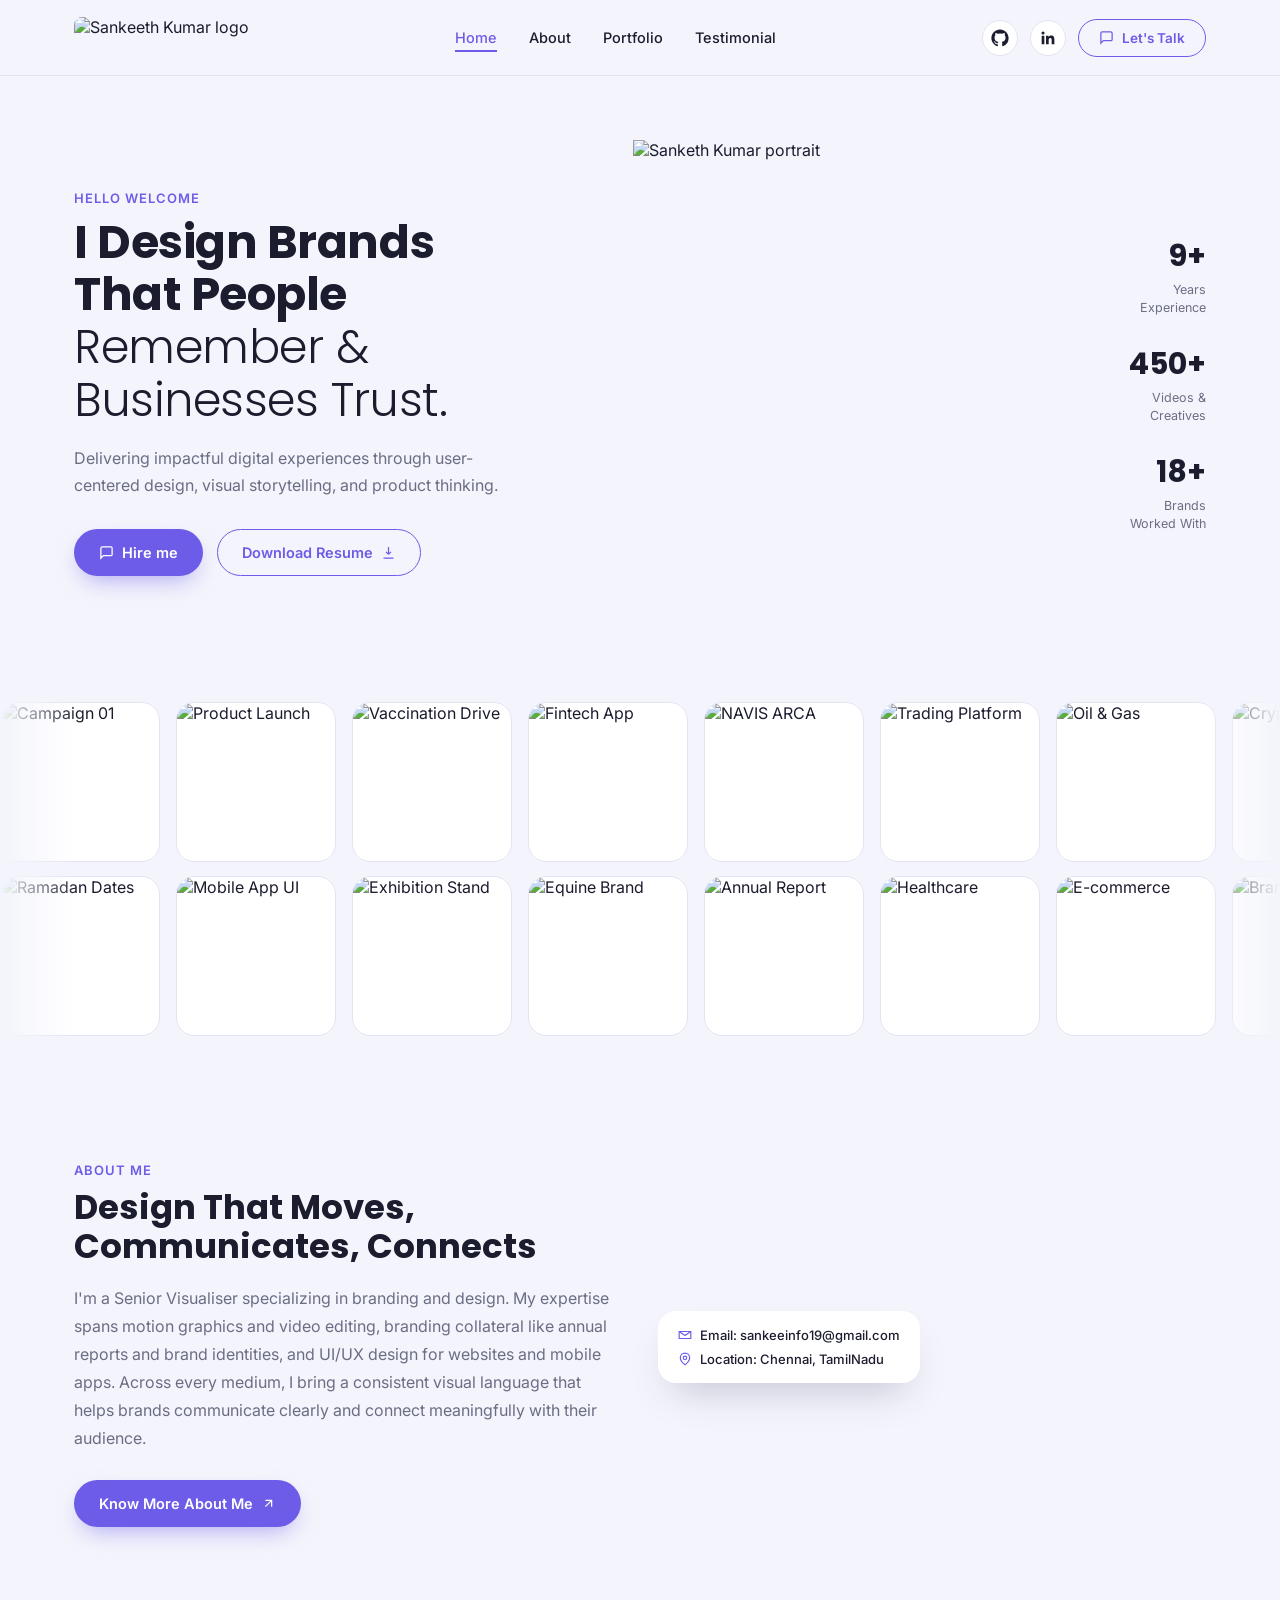
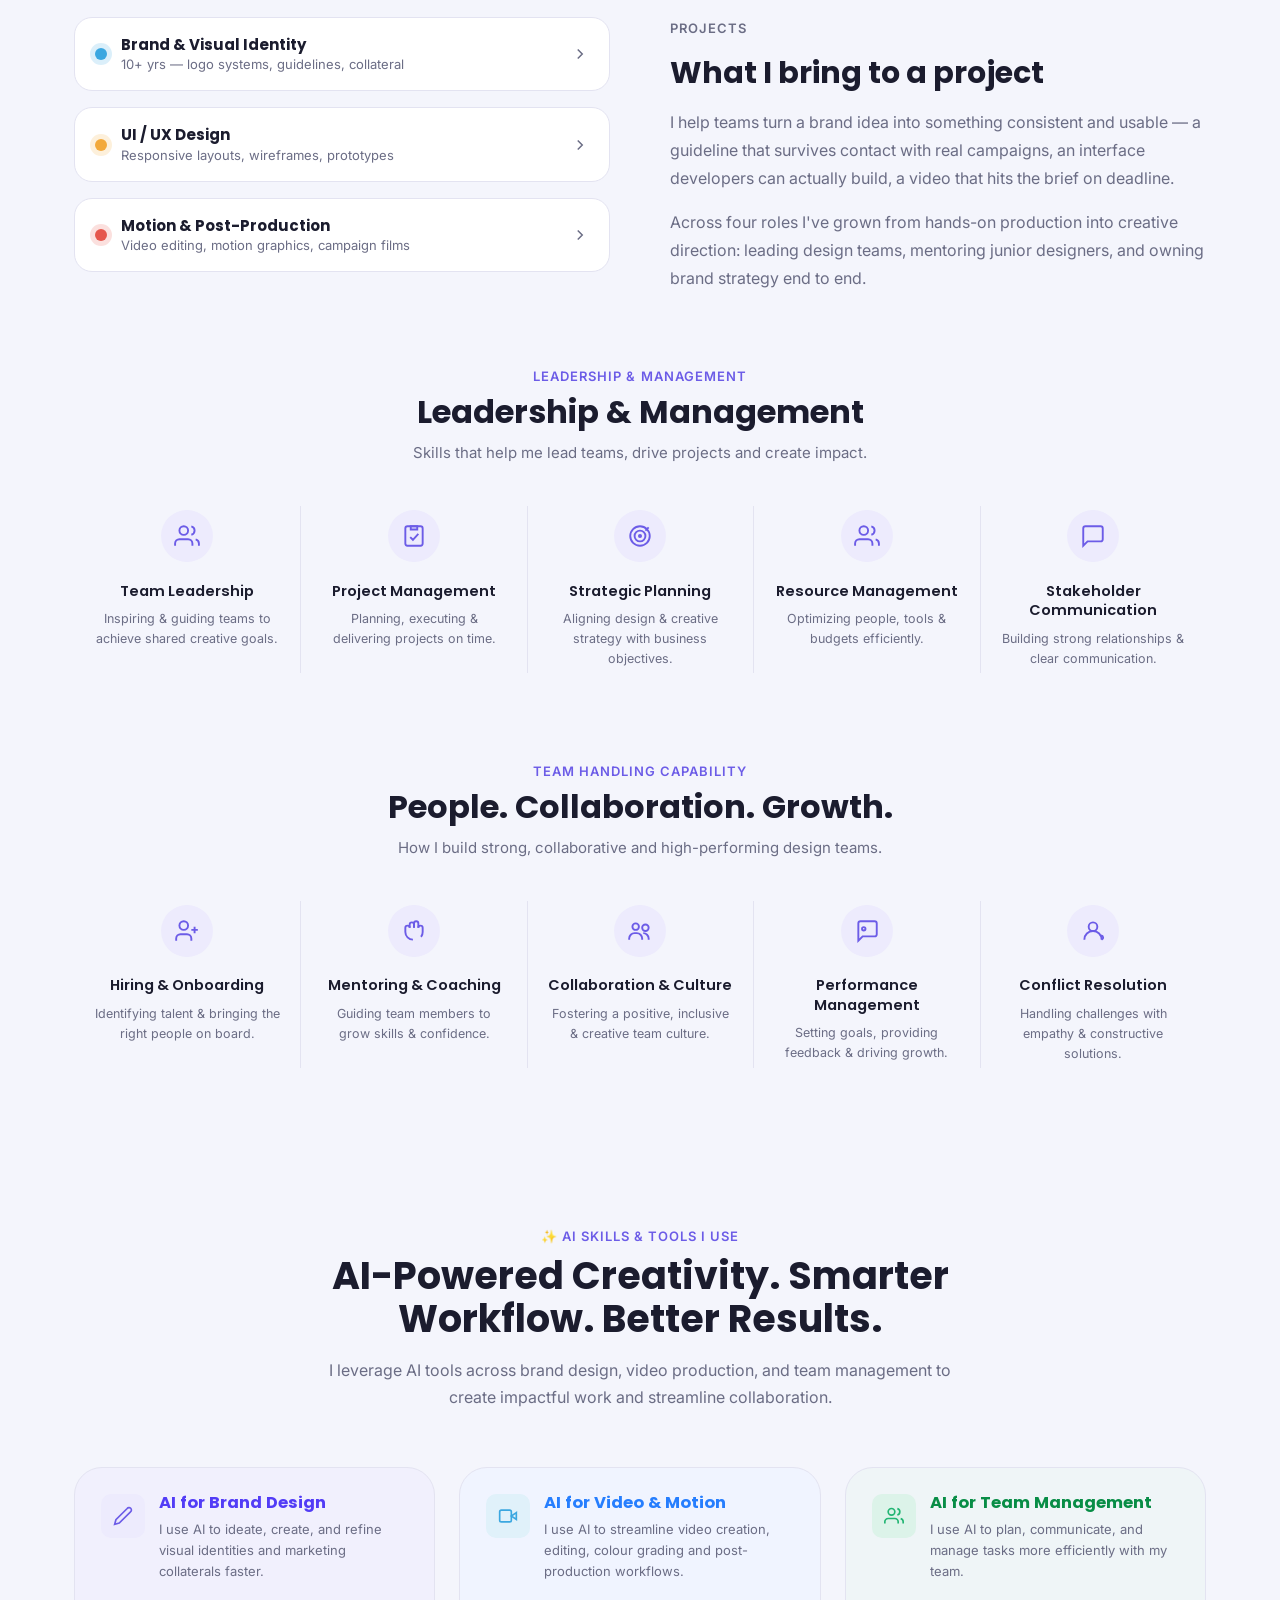
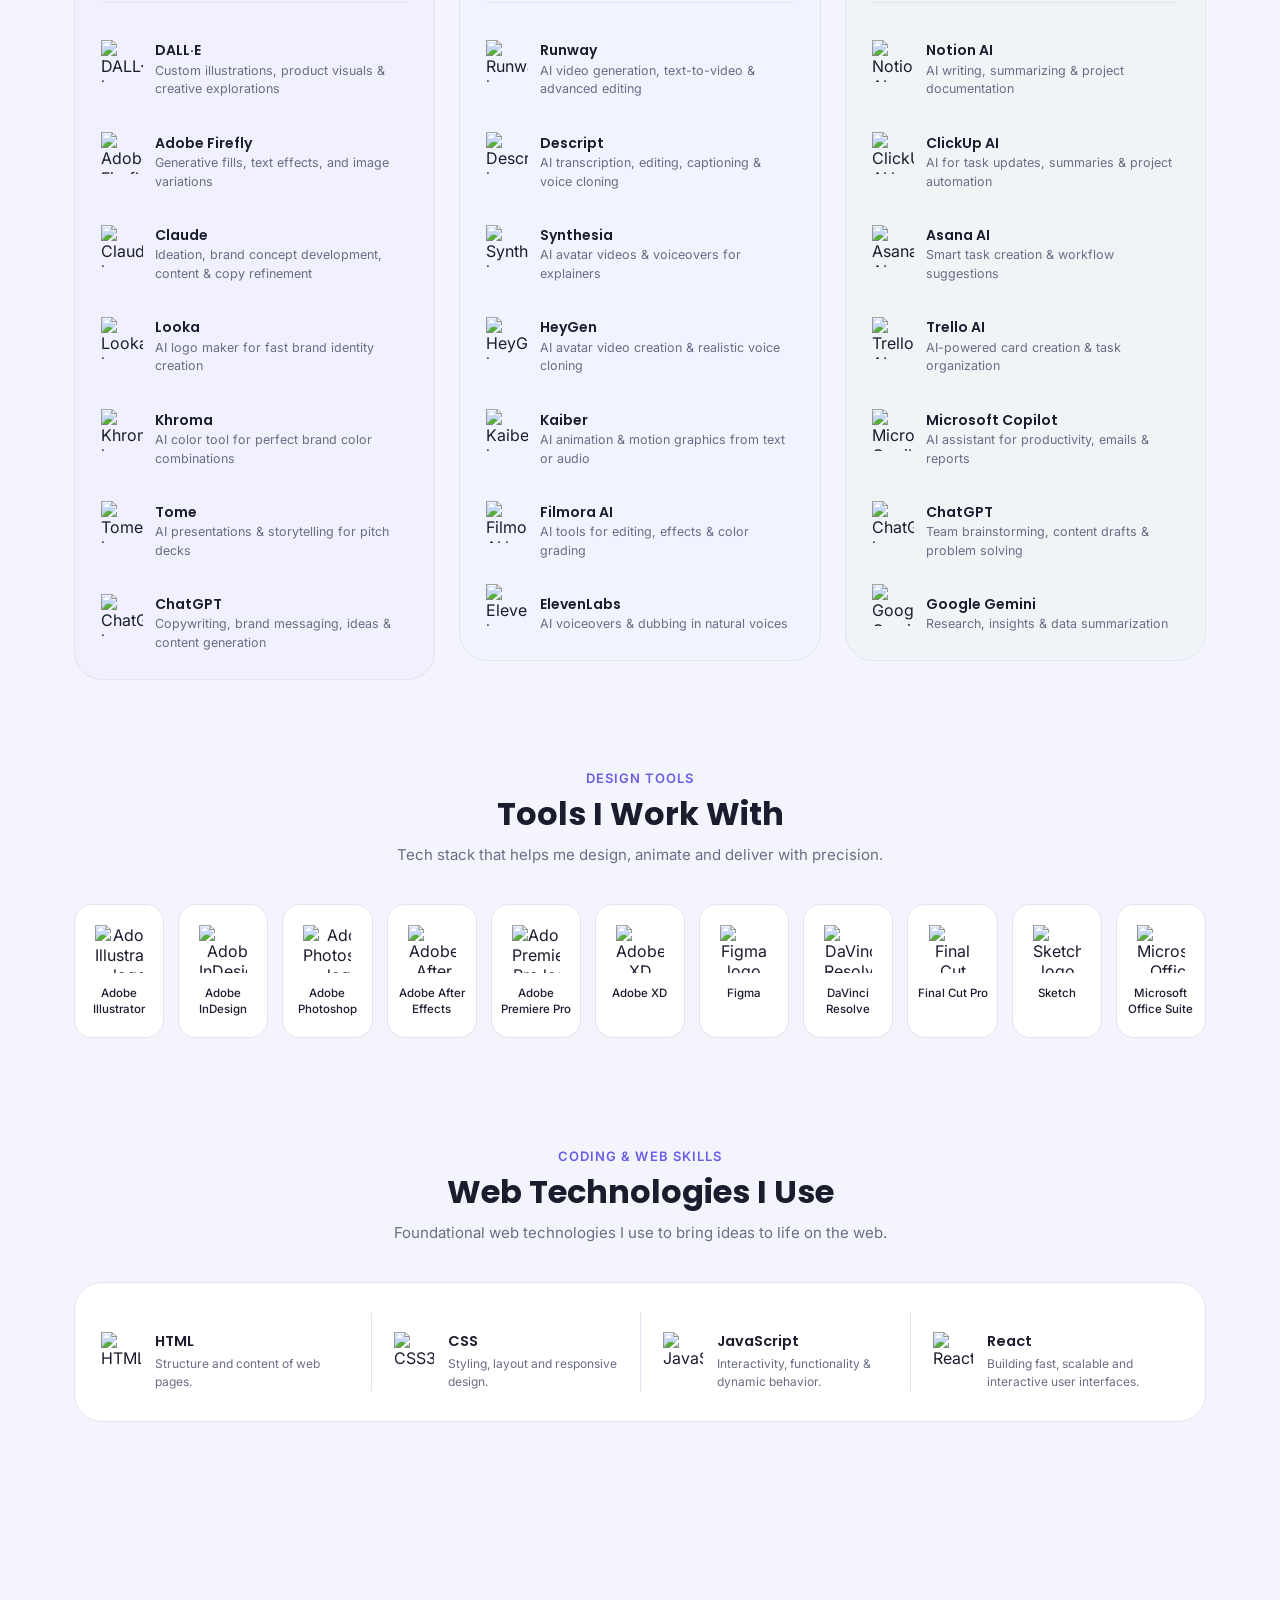
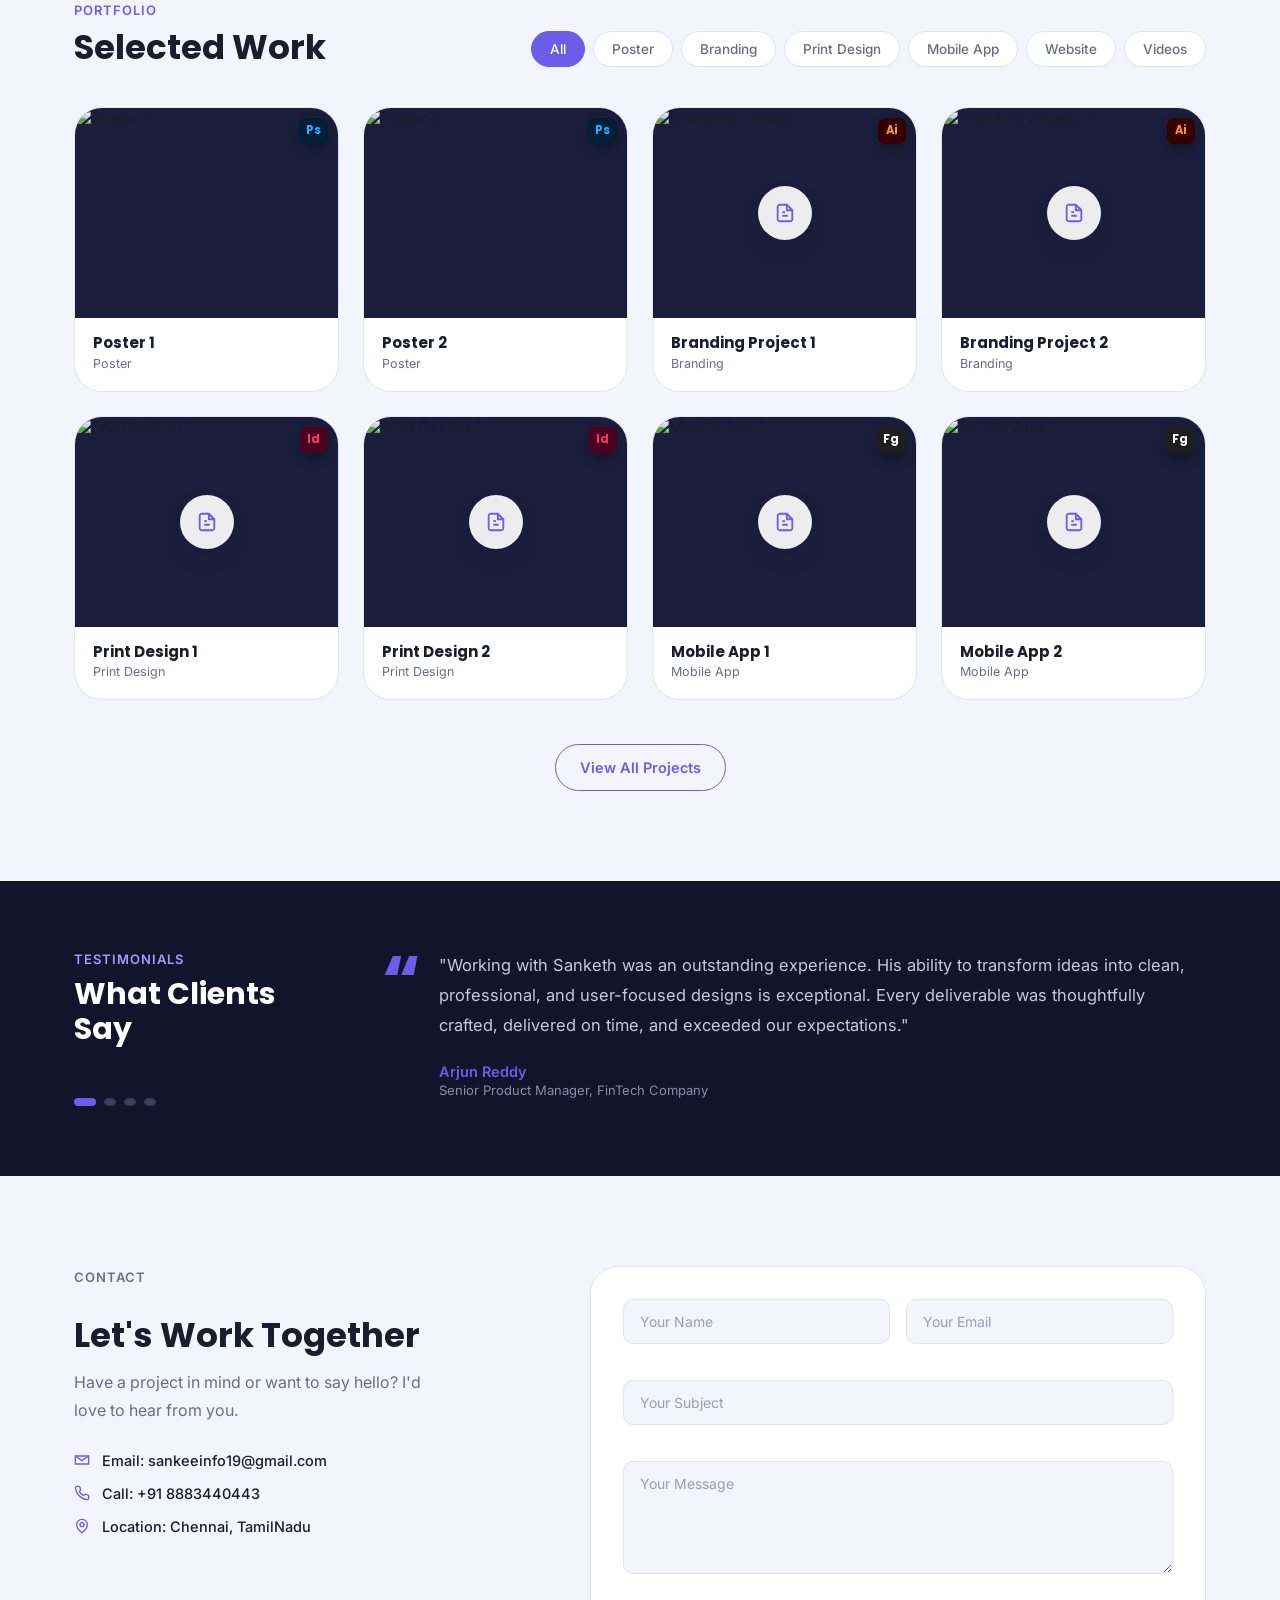
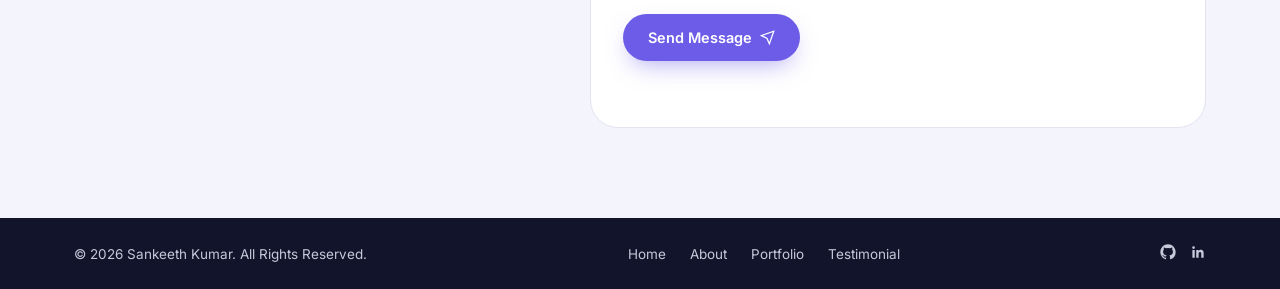
==== index.html @ 8e6450f6 "Add files via upload 1st Commit" ====
<!DOCTYPE html>
<html lang="en">
<head>
<meta charset="UTF-8">
<meta name="viewport" content="width=device-width, initial-scale=1.0">
<title>Sanketh Kumar</title>
<link rel="preconnect" href="https://fonts.googleapis.com">
<link rel="preconnect" href="https://fonts.gstatic.com" crossorigin>
<link href="https://fonts.googleapis.com/css2?family=Poppins:wght@400;500;600;700;800&family=Inter:wght@400;500;600&display=swap" rel="stylesheet">
<link rel="stylesheet" href="style.css">
<!-- Favicon -->
<link rel="icon" type="image/png" sizes="32x32" href="favicon-32x32.png">
<link rel="icon" type="image/png" sizes="16x16" href="favicon-16x16.png">
<link rel="shortcut icon" href="favicon.ico">
<link rel="apple-touch-icon" sizes="180x180" href="apple-touch-icon.png">
</head>
<body>

<!-- ============ HEADER ============ -->
<header class="site-header" id="header">
  <div class="container header-inner">
    <a href="index.html#top" class="logo">
      <img src="images/Asset 5.png" alt="Sankeeth Kumar logo">
    </a>

    <nav class="nav" id="nav">
      <a href="index.html#top" class="is-current">Home</a>
      <a href="index.html#about">About</a>
      <a href="portfolio.html">Portfolio</a>
      <a href="index.html#testimonial">Testimonial</a>
    </nav>

    <div class="header-actions">
      <a href="#" class="icon-btn" aria-label="GitHub">
        <svg viewBox="0 0 24 24" width="18" height="18" fill="currentColor"><path d="M12 .5C5.73.5.5 5.73.5 12c0 5.08 3.29 9.39 7.86 10.91.58.1.79-.25.79-.56 0-.28-.01-1.02-.02-2-3.2.7-3.88-1.54-3.88-1.54-.53-1.34-1.29-1.7-1.29-1.7-1.05-.72.08-.71.08-.71 1.17.08 1.78 1.2 1.78 1.2 1.03 1.77 2.71 1.26 3.37.96.1-.75.4-1.26.73-1.55-2.55-.29-5.24-1.28-5.24-5.68 0-1.26.45-2.28 1.19-3.08-.12-.29-.52-1.46.11-3.05 0 0 .97-.31 3.18 1.18a11 11 0 0 1 5.79 0c2.2-1.49 3.17-1.18 3.17-1.18.64 1.59.24 2.76.12 3.05.74.8 1.18 1.82 1.18 3.08 0 4.41-2.69 5.38-5.25 5.67.41.36.78 1.07.78 2.16 0 1.56-.02 2.81-.02 3.19 0 .32.21.67.8.56A11.51 11.51 0 0 0 23.5 12C23.5 5.73 18.27.5 12 .5Z"/></svg>
      </a>
      <a href="https://www.linkedin.com/in/sankeeth-kumar-a2620a216/" class="icon-btn" aria-label="LinkedIn">
        <svg viewBox="0 0 24 24" width="18" height="18" fill="currentColor"><path d="M20.45 20.45h-3.55v-5.57c0-1.33-.02-3.04-1.85-3.04-1.86 0-2.14 1.45-2.14 2.94v5.67H9.36V9h3.41v1.56h.05c.48-.9 1.64-1.85 3.38-1.85 3.61 0 4.28 2.38 4.28 5.47v6.27ZM5.34 7.43a2.06 2.06 0 1 1 0-4.12 2.06 2.06 0 0 1 0 4.12ZM7.12 20.45H3.56V9h3.56v11.45Z"/></svg>
      </a>
      <a href="index.html#contact" class="btn btn-outline btn-sm">
        <svg viewBox="0 0 24 24" width="15" height="15" fill="none" stroke="currentColor" stroke-width="2"><path d="M4 4h16v16H4z" opacity="0"/><path d="M21 15a2 2 0 0 1-2 2H7l-4 4V5a2 2 0 0 1 2-2h14a2 2 0 0 1 2 2z"/></svg>
        Let's Talk
      </a>
    </div>

    <button class="menu-toggle" id="menuToggle" aria-label="Toggle menu">
      <span></span><span></span><span></span>
    </button>
  </div>
</header>

<main id="top">

  <!-- ============ HERO ============ -->
  <section class="hero">
    <div class="container hero-inner">
      <div class="hero-copy">
        <p class="eyebrow">Hello Welcome</p>
        <h1>
  I Design Brands <br>
  That People <br>
  <span class="light-text">Remember &amp; Businesses Trust.</span>
</h1>
        <p class="hero-desc">Delivering impactful digital experiences through user-centered design, visual storytelling, and product thinking.</p>
        <div class="hero-actions">
          <a href="#contact" class="btn btn-primary">
            <svg viewBox="0 0 24 24" width="15" height="15" fill="none" stroke="currentColor" stroke-width="2"><path d="M21 15a2 2 0 0 1-2 2H7l-4 4V5a2 2 0 0 1 2-2h14a2 2 0 0 1 2 2z"/></svg>
            Hire me
          </a>
          <a href="resume.pdf" class="btn btn-outline" download="Sanketh_Kumar_Resume.pdf">
            Download Resume
            <svg viewBox="0 0 24 24" width="15" height="15" fill="none" stroke="currentColor" stroke-width="2"><path d="M12 3v12m0 0-4-4m4 4 4-4M4 21h16"/></svg>
          </a>
        </div>
      </div>

      <div class="hero-figure">
        <img class="hero-photo" src="images/hero-portrait.png" alt="Sanketh Kumar portrait">
      </div>

      <div class="hero-stats" id="heroStats">
        <div class="stat">
          <span class="stat-number" data-target="9" data-suffix="+">0</span>
          <span class="stat-label">Years<br>Experience</span>
        </div>       
        <div class="stat">
          <span class="stat-number" data-target="450" data-suffix="+">0</span>
          <span class="stat-label">Videos &amp;<br>Creatives</span>
        </div>
        <div class="stat">
          <span class="stat-number" data-target="18" data-suffix="+">0</span>
          <span class="stat-label">Brands<br>Worked With</span>
        </div>
      </div>
    </div>
  </section>

  <!-- ============ MARQUEE STRAPS ============ -->
  <section class="straps" aria-label="Selected work highlights">
    <div class="strap-row strap-row--left">
      <div class="strap-track" id="strapTrackLeft"></div>
    </div>
    <div class="strap-row strap-row--right">
      <div class="strap-track" id="strapTrackRight"></div>
    </div>
  </section>

  <!-- ============ ABOUT ============ -->
  <section class="about" id="about">
    <div class="container about-inner">
      <div class="about-copy">
        <p class="eyebrow">About Me</p>
        <h2>Design That Moves,<br>Communicates, Connects</h2>
        <p class="about-desc">I'm a Senior Visualiser specializing in branding and design. My expertise spans motion graphics and video editing, branding collateral like annual reports and brand identities, and UI/UX design for websites and mobile apps. Across every medium, I bring a consistent visual language that helps brands communicate clearly and connect meaningfully with their audience.</p>
        <a href="about.html" class="btn btn-primary">
          Know More About Me
          <svg viewBox="0 0 24 24" width="15" height="15" fill="none" stroke="currentColor" stroke-width="2"><path d="M7 17 17 7M7 7h10v10"/></svg>
        </a>
      </div>

      <div class="about-figure">
        <img src="images/Sk-1.jpg" alt="Sanketh working on set">
        <div class="about-card">
          <p><svg viewBox="0 0 24 24" width="14" height="14" fill="none" stroke="currentColor" stroke-width="2"><path d="M4 4h16v16H4z" opacity="0"/><path d="M22 6 12 13 2 6"/><path d="M2 6h20v12H2z"/></svg> Email: sankeeinfo19@gmail.com</p>
          <p><svg viewBox="0 0 24 24" width="14" height="14" fill="none" stroke="currentColor" stroke-width="2"><path d="M20 10c0 6-8 12-8 12s-8-6-8-12a8 8 0 0 1 16 0Z"/><circle cx="12" cy="10" r="3"/></svg> Location: Chennai, TamilNadu</p>
        </div>
      </div>
    </div>

    <div class="container skills-grid">
      <div class="skills-col">
        <div class="skill-card">
          <span class="dot dot-blue"></span>
          <div>
            <h3>Brand &amp; Visual Identity</h3>
            <p>10+ yrs — logo systems, guidelines, collateral</p>
          </div>
          <svg class="chev" viewBox="0 0 24 24" width="18" height="18" fill="none" stroke="currentColor" stroke-width="2"><path d="m9 6 6 6-6 6"/></svg>
        </div>
        <div class="skill-card">
          <span class="dot dot-orange"></span>
          <div>
            <h3>UI / UX Design</h3>
            <p>Responsive layouts, wireframes, prototypes</p>
          </div>
          <svg class="chev" viewBox="0 0 24 24" width="18" height="18" fill="none" stroke="currentColor" stroke-width="2"><path d="m9 6 6 6-6 6"/></svg>
        </div>
        <div class="skill-card">
          <span class="dot dot-red"></span>
          <div>
            <h3>Motion &amp; Post-Production</h3>
            <p>Video editing, motion graphics, campaign films</p>
          </div>
          <svg class="chev" viewBox="0 0 24 24" width="18" height="18" fill="none" stroke="currentColor" stroke-width="2"><path d="m9 6 6 6-6 6"/></svg>
        </div>
      </div>

      <div class="bring-col">
        <p class="eyebrow">Projects</p>
        <h2>What I bring to a project</h2>
        <p>I help teams turn a brand idea into something consistent and usable — a guideline that survives contact with real campaigns, an interface developers can actually build, a video that hits the brief on deadline.</p>
        <p>Across four roles I've grown from hands-on production into creative direction: leading design teams, mentoring junior designers, and owning brand strategy end to end.</p>
      </div>
    </div>
  </section>

  <!-- ============ LEADERSHIP & MANAGEMENT ============ -->
  <section class="capability" id="leadership">
    <div class="container capability-head">
      <p class="eyebrow">Leadership &amp; Management</p>
      <h2>Leadership &amp; Management</h2>
      <p class="capability-desc">Skills that help me lead teams, drive projects and create impact.</p>
    </div>

    <div class="container capability-grid">
      <div class="capability-item">
        <span class="capability-icon">
          <svg viewBox="0 0 24 24" width="26" height="26" fill="none" stroke="currentColor" stroke-width="1.75"><path d="M17 21v-2a4 4 0 0 0-4-4H5a4 4 0 0 0-4 4v2"/><circle cx="9" cy="7" r="4"/><path d="M23 21v-2a4 4 0 0 0-3-3.87"/><path d="M16 3.13a4 4 0 0 1 0 7.75"/></svg>
        </span>
        <h4>Team Leadership</h4>
        <p>Inspiring &amp; guiding teams to achieve shared creative goals.</p>
      </div>
      <div class="capability-item">
        <span class="capability-icon">
          <svg viewBox="0 0 24 24" width="26" height="26" fill="none" stroke="currentColor" stroke-width="1.75"><rect x="4" y="3" width="16" height="18" rx="2"/><path d="M9 3h6v3H9z"/><path d="m8.5 13 2.5 2.5L16 10"/></svg>
        </span>
        <h4>Project Management</h4>
        <p>Planning, executing &amp; delivering projects on time.</p>
      </div>
      <div class="capability-item">
        <span class="capability-icon">
          <svg viewBox="0 0 24 24" width="26" height="26" fill="none" stroke="currentColor" stroke-width="1.75"><circle cx="12" cy="12" r="9"/><circle cx="12" cy="12" r="5"/><circle cx="12" cy="12" r="1"/><path d="m17 7 3-3"/></svg>
        </span>
        <h4>Strategic Planning</h4>
        <p>Aligning design &amp; creative strategy with business objectives.</p>
      </div>
      <div class="capability-item">
        <span class="capability-icon">
          <svg viewBox="0 0 24 24" width="26" height="26" fill="none" stroke="currentColor" stroke-width="1.75"><path d="M17 21v-2a4 4 0 0 0-4-4H5a4 4 0 0 0-4 4v2"/><circle cx="9" cy="7" r="4"/><path d="M23 21v-2a4 4 0 0 0-3-3.87"/><path d="M16 3.13a4 4 0 0 1 0 7.75"/></svg>
        </span>
        <h4>Resource Management</h4>
        <p>Optimizing people, tools &amp; budgets efficiently.</p>
      </div>
      <div class="capability-item">
        <span class="capability-icon">
          <svg viewBox="0 0 24 24" width="26" height="26" fill="none" stroke="currentColor" stroke-width="1.75"><path d="M21 15a2 2 0 0 1-2 2H7l-4 4V5a2 2 0 0 1 2-2h14a2 2 0 0 1 2 2z"/></svg>
        </span>
        <h4>Stakeholder Communication</h4>
        <p>Building strong relationships &amp; clear communication.</p>
      </div>
    </div>
  </section>

  <!-- ============ PEOPLE. COLLABORATION. GROWTH. ============ -->
  <section class="capability" id="team-culture">
    <div class="container capability-head">
      <p class="eyebrow">Team Handling Capability</p>
      <h2>People. Collaboration. Growth.</h2>
      <p class="capability-desc">How I build strong, collaborative and high-performing design teams.</p>
    </div>

    <div class="container capability-grid">
      <div class="capability-item">
        <span class="capability-icon">
          <svg viewBox="0 0 24 24" width="26" height="26" fill="none" stroke="currentColor" stroke-width="1.75"><circle cx="9" cy="7" r="4"/><path d="M2 21v-2a4 4 0 0 1 4-4h6a4 4 0 0 1 4 4v2"/><path d="M19 8v6M22 11h-6"/></svg>
        </span>
        <h4>Hiring &amp; Onboarding</h4>
        <p>Identifying talent &amp; bringing the right people on board.</p>
      </div>
      <div class="capability-item">
        <span class="capability-icon">
          <svg viewBox="0 0 24 24" width="26" height="26" fill="none" stroke="currentColor" stroke-width="1.75"><path d="M11 20A7 7 0 0 1 4 13V9a2 2 0 0 1 4 0"/><path d="M8 9V6a2 2 0 0 1 4 0v3"/><path d="M12 9V5a2 2 0 0 1 4 0v4"/><path d="M16 9a2 2 0 0 1 4 0v4a7 7 0 0 1-1.5 4.5"/></svg>
        </span>
        <h4>Mentoring &amp; Coaching</h4>
        <p>Guiding team members to grow skills &amp; confidence.</p>
      </div>
      <div class="capability-item">
        <span class="capability-icon">
          <svg viewBox="0 0 24 24" width="26" height="26" fill="none" stroke="currentColor" stroke-width="1.75"><circle cx="8" cy="8" r="3"/><circle cx="17" cy="9" r="3"/><path d="M2 20v-1a5 5 0 0 1 5-5h2a5 5 0 0 1 5 5v1"/><path d="M15 14a5 5 0 0 1 5 5v1"/></svg>
        </span>
        <h4>Collaboration &amp; Culture</h4>
        <p>Fostering a positive, inclusive &amp; creative team culture.</p>
      </div>
      <div class="capability-item">
        <span class="capability-icon">
          <svg viewBox="0 0 24 24" width="26" height="26" fill="none" stroke="currentColor" stroke-width="1.75"><path d="M21 15a2 2 0 0 1-2 2H8l-4 4V5a2 2 0 0 1 2-2h13a2 2 0 0 1 2 2z"/><circle cx="9" cy="10" r="1.6"/></svg>
        </span>
        <h4>Performance Management</h4>
        <p>Setting goals, providing feedback &amp; driving growth.</p>
      </div>
      <div class="capability-item">
        <span class="capability-icon">
          <svg viewBox="0 0 24 24" width="26" height="26" fill="none" stroke="currentColor" stroke-width="1.75"><circle cx="12" cy="8" r="4"/><path d="M4 20a8 8 0 0 1 16 0"/><path d="M20 20a2 2 0 0 0-.55-3.9"/></svg>
        </span>
        <h4>Conflict Resolution</h4>
        <p>Handling challenges with empathy &amp; constructive solutions.</p>
      </div>
    </div>
  </section>

  <!-- ============ AI SKILLS & TOOLS ============ -->
  <section class="ai-skills" id="ai-skills">
    <div class="container ai-skills-head">
      <p class="eyebrow">✨ AI Skills &amp; Tools I Use</p>
      <h2>AI-Powered Creativity. Smarter Workflow. Better Results.</h2>
      <p class="ai-skills-desc">I leverage AI tools across brand design, video production, and team management to create impactful work and streamline collaboration.</p>
    </div>

    <div class="container ai-skills-grid">
      <div class="ai-skills-col ai-skills-col--purple">
        <div class="ai-skills-col-head">
          <span class="ai-skills-col-icon ai-skills-col-icon--purple">
            <svg viewBox="0 0 24 24" width="20" height="20" fill="none" stroke="currentColor" stroke-width="2"><path d="M17 3a2.85 2.85 0 1 1 4 4L7.5 20.5 2 22l1.5-5.5Z"/></svg>
          </span>
          <div>
            <h3>AI for Brand Design</h3>
            <p>I use AI to ideate, create, and refine visual identities and marketing collaterals faster.</p>
          </div>
        </div>
        <ul class="ai-tool-list">
          <li class="ai-tool-item">
            <span class="ai-tool-icon"><img src="images/ai-tools/dall-e.png" alt="DALL·E logo" loading="lazy"></span>
            <div><h4>DALL·E</h4><p>Custom illustrations, product visuals &amp; creative explorations</p></div>
          </li>
          <li class="ai-tool-item">
            <span class="ai-tool-icon"><img src="images/ai-tools/firefly.png" alt="Adobe Firefly logo" loading="lazy"></span>
            <div><h4>Adobe Firefly</h4><p>Generative fills, text effects, and image variations</p></div>
          </li>
          <li class="ai-tool-item">
            <span class="ai-tool-icon"><img src="images/ai-tools/claude.png" alt="Claude logo" loading="lazy"></span>
            <div><h4>Claude</h4><p>Ideation, brand concept development, content &amp; copy refinement</p></div>
          </li>
          <li class="ai-tool-item">
            <span class="ai-tool-icon"><img src="images/ai-tools/looka.png" alt="Looka logo" loading="lazy"></span>
            <div><h4>Looka</h4><p>AI logo maker for fast brand identity creation</p></div>
          </li>
          <li class="ai-tool-item">
            <span class="ai-tool-icon"><img src="images/ai-tools/khroma.png" alt="Khroma logo" loading="lazy"></span>
            <div><h4>Khroma</h4><p>AI color tool for perfect brand color combinations</p></div>
          </li>
          <li class="ai-tool-item">
            <span class="ai-tool-icon"><img src="images/ai-tools/tome.png" alt="Tome logo" loading="lazy"></span>
            <div><h4>Tome</h4><p>AI presentations &amp; storytelling for pitch decks</p></div>
          </li>
          <li class="ai-tool-item">
            <span class="ai-tool-icon"><img src="images/ai-tools/chatgpt.png" alt="ChatGPT logo" loading="lazy"></span>
            <div><h4>ChatGPT</h4><p>Copywriting, brand messaging, ideas &amp; content generation</p></div>
          </li>
        </ul>
      </div>

      <div class="ai-skills-col ai-skills-col--blue">
        <div class="ai-skills-col-head">
          <span class="ai-skills-col-icon ai-skills-col-icon--blue">
            <svg viewBox="0 0 24 24" width="20" height="20" fill="none" stroke="currentColor" stroke-width="2"><rect x="2" y="5" width="14" height="14" rx="2"/><path d="m22 8-6 4 6 4Z"/></svg>
          </span>
          <div>
            <h3>AI for Video &amp; Motion</h3>
            <p>I use AI to streamline video creation, editing, colour grading and post-production workflows.</p>
          </div>
        </div>
        <ul class="ai-tool-list">
          <li class="ai-tool-item">
            <span class="ai-tool-icon"><img src="images/ai-tools/runway.png" alt="Runway logo" loading="lazy"></span>
            <div><h4>Runway</h4><p>AI video generation, text-to-video &amp; advanced editing</p></div>
          </li>
          <li class="ai-tool-item">
            <span class="ai-tool-icon"><img src="images/ai-tools/descript.png" alt="Descript logo" loading="lazy"></span>
            <div><h4>Descript</h4><p>AI transcription, editing, captioning &amp; voice cloning</p></div>
          </li>
          <li class="ai-tool-item">
            <span class="ai-tool-icon"><img src="images/ai-tools/synthesia.png" alt="Synthesia logo" loading="lazy"></span>
            <div><h4>Synthesia</h4><p>AI avatar videos &amp; voiceovers for explainers</p></div>
          </li>
          <li class="ai-tool-item">
            <span class="ai-tool-icon"><img src="images/ai-tools/heygen.png" alt="HeyGen logo" loading="lazy"></span>
            <div><h4>HeyGen</h4><p>AI avatar video creation &amp; realistic voice cloning</p></div>
          </li>
          <li class="ai-tool-item">
            <span class="ai-tool-icon"><img src="images/ai-tools/kaiber.png" alt="Kaiber logo" loading="lazy"></span>
            <div><h4>Kaiber</h4><p>AI animation &amp; motion graphics from text or audio</p></div>
          </li>
          <li class="ai-tool-item">
            <span class="ai-tool-icon"><img src="images/ai-tools/filmora-ai.png" alt="Filmora AI logo" loading="lazy"></span>
            <div><h4>Filmora AI</h4><p>AI tools for editing, effects &amp; color grading</p></div>
          </li>
          <li class="ai-tool-item">
            <span class="ai-tool-icon"><img src="images/ai-tools/elevenlabs.png" alt="ElevenLabs logo" loading="lazy"></span>
            <div><h4>ElevenLabs</h4><p>AI voiceovers &amp; dubbing in natural voices</p></div>
          </li>
        </ul>
      </div>

      <div class="ai-skills-col ai-skills-col--green">
        <div class="ai-skills-col-head">
          <span class="ai-skills-col-icon ai-skills-col-icon--green">
            <svg viewBox="0 0 24 24" width="20" height="20" fill="none" stroke="currentColor" stroke-width="2"><path d="M17 21v-2a4 4 0 0 0-4-4H5a4 4 0 0 0-4 4v2"/><circle cx="9" cy="7" r="4"/><path d="M23 21v-2a4 4 0 0 0-3-3.87"/><path d="M16 3.13a4 4 0 0 1 0 7.75"/></svg>
          </span>
          <div>
            <h3>AI for Team Management</h3>
            <p>I use AI to plan, communicate, and manage tasks more efficiently with my team.</p>
          </div>
        </div>
        <ul class="ai-tool-list">
          <li class="ai-tool-item">
            <span class="ai-tool-icon"><img src="images/ai-tools/notion.png" alt="Notion AI logo" loading="lazy"></span>
            <div><h4>Notion AI</h4><p>AI writing, summarizing &amp; project documentation</p></div>
          </li>
          <li class="ai-tool-item">
            <span class="ai-tool-icon"><img src="images/ai-tools/clickup.png" alt="ClickUp AI logo" loading="lazy"></span>
            <div><h4>ClickUp AI</h4><p>AI for task updates, summaries &amp; project automation</p></div>
          </li>
          <li class="ai-tool-item">
            <span class="ai-tool-icon"><img src="images/ai-tools/asana.png" alt="Asana AI logo" loading="lazy"></span>
            <div><h4>Asana AI</h4><p>Smart task creation &amp; workflow suggestions</p></div>
          </li>
          <li class="ai-tool-item">
            <span class="ai-tool-icon"><img src="images/ai-tools/trello.png" alt="Trello AI logo" loading="lazy"></span>
            <div><h4>Trello AI</h4><p>AI-powered card creation &amp; task organization</p></div>
          </li>
          <li class="ai-tool-item">
            <span class="ai-tool-icon"><img src="images/ai-tools/microsoft-copilot.png" alt="Microsoft Copilot logo" loading="lazy"></span>
            <div><h4>Microsoft Copilot</h4><p>AI assistant for productivity, emails &amp; reports</p></div>
          </li>
          <li class="ai-tool-item">
            <span class="ai-tool-icon"><img src="images/ai-tools/chatgpt.png" alt="ChatGPT logo" loading="lazy"></span>
            <div><h4>ChatGPT</h4><p>Team brainstorming, content drafts &amp; problem solving</p></div>
          </li>
          <li class="ai-tool-item">
            <span class="ai-tool-icon"><img src="images/ai-tools/gemini.png" alt="Google Gemini logo" loading="lazy"></span>
            <div><h4>Google Gemini</h4><p>Research, insights &amp; data summarization</p></div>
          </li>
        </ul>
      </div>
    </div>
  </section>

  <!-- ============ DESIGN TOOLS ============ -->
  <section class="design-tools" id="design-tools">
    <div class="container design-tools-head">
      <p class="eyebrow">Design Tools</p>
      <h2>Tools I Work With</h2>
      <p class="design-tools-desc">Tech stack that helps me design, animate and deliver with precision.</p>
    </div>

    <div class="container design-tools-grid">
      <div class="design-tool-card">
        <span class="design-tool-icon"><img src="images/design-tools/illustrator.png" alt="Adobe Illustrator logo" loading="lazy"></span>
        <p>Adobe Illustrator</p>
      </div>
      <div class="design-tool-card">
        <span class="design-tool-icon"><img src="images/design-tools/indesign.png" alt="Adobe InDesign logo" loading="lazy"></span>
        <p>Adobe InDesign</p>
      </div>
      <div class="design-tool-card">
        <span class="design-tool-icon"><img src="images/design-tools/photoshop.png" alt="Adobe Photoshop logo" loading="lazy"></span>
        <p>Adobe Photoshop</p>
      </div>
      <div class="design-tool-card">
        <span class="design-tool-icon"><img src="images/design-tools/after-effects.png" alt="Adobe After Effects logo" loading="lazy"></span>
        <p>Adobe After Effects</p>
      </div>
      <div class="design-tool-card">
        <span class="design-tool-icon"><img src="images/design-tools/premiere-pro.png" alt="Adobe Premiere Pro logo" loading="lazy"></span>
        <p>Adobe Premiere Pro</p>
      </div>
      <div class="design-tool-card">
        <span class="design-tool-icon"><img src="images/design-tools/adobe-xd.png" alt="Adobe XD logo" loading="lazy"></span>
        <p>Adobe XD</p>
      </div>
      <div class="design-tool-card">
        <span class="design-tool-icon"><img src="images/design-tools/figma.png" alt="Figma logo" loading="lazy"></span>
        <p>Figma</p>
      </div>
      <div class="design-tool-card">
        <span class="design-tool-icon"><img src="images/design-tools/davinci-resolve.png" alt="DaVinci Resolve logo" loading="lazy"></span>
        <p>DaVinci Resolve</p>
      </div>
      <div class="design-tool-card">
        <span class="design-tool-icon"><img src="images/design-tools/final-cut-pro.png" alt="Final Cut Pro logo" loading="lazy"></span>
        <p>Final Cut Pro</p>
      </div>
      <div class="design-tool-card">
        <span class="design-tool-icon"><img src="images/design-tools/sketch.png" alt="Sketch logo" loading="lazy"></span>
        <p>Sketch</p>
      </div>
      <div class="design-tool-card">
        <span class="design-tool-icon"><img src="images/design-tools/office-suite.png" alt="Microsoft Office logo" loading="lazy"></span>
        <p>Microsoft Office Suite</p>
      </div>
    </div>
  </section>

  <!-- ============ WEB TECHNOLOGIES ============ -->
  <section class="web-tech" id="web-tech">
    <div class="container web-tech-head">
      <p class="eyebrow">Coding &amp; Web Skills</p>
      <h2>Web Technologies I Use</h2>
      <p class="web-tech-desc">Foundational web technologies I use to bring ideas to life on the web.</p>
    </div>

    <div class="container">
      <div class="web-tech-panel">
        <div class="web-tech-item">
          <span class="web-tech-icon"><img src="images/web-tech/html.png" alt="HTML5 logo" loading="lazy"></span>
          <div>
            <h4>HTML</h4>
            <p>Structure and content of web pages.</p>
          </div>
        </div>
        <div class="web-tech-item">
          <span class="web-tech-icon"><img src="images/web-tech/css.png" alt="CSS3 logo" loading="lazy"></span>
          <div>
            <h4>CSS</h4>
            <p>Styling, layout and responsive design.</p>
          </div>
        </div>
        <div class="web-tech-item">
          <span class="web-tech-icon"><img src="images/web-tech/javascript.png" alt="JavaScript logo" loading="lazy"></span>
          <div>
            <h4>JavaScript</h4>
            <p>Interactivity, functionality &amp; dynamic behavior.</p>
          </div>
        </div>
        <div class="web-tech-item">
          <span class="web-tech-icon"><img src="images/web-tech/react.png" alt="React logo" loading="lazy"></span>
          <div>
            <h4>React</h4>
            <p>Building fast, scalable and interactive user interfaces.</p>
          </div>
        </div>
      </div>
    </div>
  </section>

  <!-- ============ PORTFOLIO ============ -->
  <section class="portfolio" id="portfolio">
    <div class="container">
      <div class="portfolio-head">
        <div>
          <p class="eyebrow">Portfolio</p>
          <h2>Selected Work</h2>
        </div>
        <div class="filters" id="filters">
          <button class="filter-btn is-active" data-filter="all">All</button>
          <button class="filter-btn" data-filter="poster">Poster</button>
          <button class="filter-btn" data-filter="branding">Branding</button>
          <button class="filter-btn" data-filter="print">Print Design</button>
          <button class="filter-btn" data-filter="web">Mobile App</button>
          <button class="filter-btn" data-filter="website">Website</button>
          <button class="filter-btn" data-filter="video">Videos</button>
        </div>
      </div>

      <div class="portfolio-grid" id="portfolioGrid"></div>

      <div class="view-all">
        <a href="portfolio.html" class="btn btn-outline">View All Projects</a>
      </div>
    </div>
  </section>

  <!-- ============ TESTIMONIAL ============ -->
  <section class="testimonial" id="testimonial">
    <div class="container testimonial-inner">
      <div class="testimonial-col-left">
        <p class="eyebrow">Testimonials</p>
        <h2>What Clients Say</h2>
        <div class="testimonial-dots" id="testimonialDots"></div>
      </div>

      <div class="testimonial-col-right">
        <span class="quote-mark">&ldquo;</span>
        <div class="testimonial-body">
          <div class="testimonial-content">
            <p class="testimonial-text" id="testimonialText"></p>
            <p class="testimonial-name" id="testimonialName"></p>
            <p class="testimonial-role" id="testimonialRole"></p>
          </div>
        </div>
      </div>
    </div>
  </section>

  <!-- ============ CONTACT ============ -->
  <section class="contact" id="contact">
    <div class="container contact-inner">
      <div class="contact-copy">
        <p class="eyebrow">Contact</p>
        <h2>Let's Work Together</h2>
        <p>Have a project in mind or want to say hello? I'd love to hear from you.</p>

        <ul class="contact-list">
          <li>
            <svg viewBox="0 0 24 24" width="16" height="16" fill="none" stroke="currentColor" stroke-width="2"><path d="M22 6 12 13 2 6"/><path d="M2 6h20v12H2z"/></svg>
            Email: sankeeinfo19@gmail.com
          </li>
          <li>
            <svg viewBox="0 0 24 24" width="16" height="16" fill="none" stroke="currentColor" stroke-width="2"><path d="M22 16.9v3a2 2 0 0 1-2.2 2 19.8 19.8 0 0 1-8.6-3 19.5 19.5 0 0 1-6-6 19.8 19.8 0 0 1-3-8.7A2 2 0 0 1 4.1 2h3a2 2 0 0 1 2 1.7c.1 1 .3 2 .6 2.9a2 2 0 0 1-.5 2.1L8 9.9a16 16 0 0 0 6 6l1.2-1.2a2 2 0 0 1 2.1-.5c.9.3 1.9.5 2.9.6a2 2 0 0 1 1.8 2.1Z"/></svg>
            Call: +91 8883440443
          </li>
          <li>
            <svg viewBox="0 0 24 24" width="16" height="16" fill="none" stroke="currentColor" stroke-width="2"><path d="M20 10c0 6-8 12-8 12s-8-6-8-12a8 8 0 0 1 16 0Z"/><circle cx="12" cy="10" r="3"/></svg>
            Location: Chennai, TamilNadu
          </li>
        </ul>
      </div>

      <form class="contact-form" id="contactForm" action="https://formsubmit.co/sankeeinfo19@gmail.com" method="POST" novalidate>
        <!-- FormSubmit config: sends a plain email to sankeeinfo19@gmail.com on every submit -->
        <input type="hidden" name="_subject" value="New message from portfolio contact form">
        <input type="hidden" name="_template" value="table">
        <input type="hidden" name="_captcha" value="false">
        <input type="text" name="_honey" style="display:none" tabindex="-1" autocomplete="off">

        <div class="form-row">
          <div class="field">
            <input type="text" id="cf-name" name="name" placeholder="Your Name" required>
            <span class="field-error" data-for="cf-name"></span>
          </div>
          <div class="field">
            <input type="email" id="cf-email" name="email" placeholder="Your Email" required>
            <span class="field-error" data-for="cf-email"></span>
          </div>
        </div>
        <div class="field">
          <input type="text" id="cf-subject" name="subject" placeholder="Your Subject" required>
          <span class="field-error" data-for="cf-subject"></span>
        </div>
        <div class="field">
          <textarea id="cf-message" name="message" rows="5" placeholder="Your Message" required></textarea>
          <span class="field-error" data-for="cf-message"></span>
        </div>
        <button type="submit" class="btn btn-primary" id="cf-submit">
          <span class="btn-label">Send Message</span>
          <svg viewBox="0 0 24 24" width="15" height="15" fill="none" stroke="currentColor" stroke-width="2"><path d="m22 2-7 20-4-9-9-4 20-7Z"/></svg>
        </button>
        <p class="form-status" id="formStatus" role="status" aria-live="polite"></p>
      </form>
    </div>
  </section>

</main>

<!-- ============ FOOTER ============ -->
<footer class="site-footer">
  <div class="container footer-inner">
    <p>&copy; 2026 Sankeeth Kumar. All Rights Reserved.</p>
    <nav class="footer-nav">
      <a href="index.html#top">Home</a>
      <a href="index.html#about">About</a>
      <a href="portfolio.html">Portfolio</a>
      <a href="index.html#testimonial">Testimonial</a>
    </nav>
    <div class="footer-social">
      <a href="#" aria-label="GitHub">
        <svg viewBox="0 0 24 24" width="16" height="16" fill="currentColor"><path d="M12 .5C5.73.5.5 5.73.5 12c0 5.08 3.29 9.39 7.86 10.91.58.1.79-.25.79-.56 0-.28-.01-1.02-.02-2-3.2.7-3.88-1.54-3.88-1.54-.53-1.34-1.29-1.7-1.29-1.7-1.05-.72.08-.71.08-.71 1.17.08 1.78 1.2 1.78 1.2 1.03 1.77 2.71 1.26 3.37.96.1-.75.4-1.26.73-1.55-2.55-.29-5.24-1.28-5.24-5.68 0-1.26.45-2.28 1.19-3.08-.12-.29-.52-1.46.11-3.05 0 0 .97-.31 3.18 1.18a11 11 0 0 1 5.79 0c2.2-1.49 3.17-1.18 3.17-1.18.64 1.59.24 2.76.12 3.05.74.8 1.18 1.82 1.18 3.08 0 4.41-2.69 5.38-5.25 5.67.41.36.78 1.07.78 2.16 0 1.56-.02 2.81-.02 3.19 0 .32.21.67.8.56A11.51 11.51 0 0 0 23.5 12C23.5 5.73 18.27.5 12 .5Z"/></svg>
      </a>
      <a href="#" aria-label="LinkedIn">
        <svg viewBox="0 0 24 24" width="16" height="16" fill="currentColor"><path d="M20.45 20.45h-3.55v-5.57c0-1.33-.02-3.04-1.85-3.04-1.86 0-2.14 1.45-2.14 2.94v5.67H9.36V9h3.41v1.56h.05c.48-.9 1.64-1.85 3.38-1.85 3.61 0 4.28 2.38 4.28 5.47v6.27ZM5.34 7.43a2.06 2.06 0 1 1 0-4.12 2.06 2.06 0 0 1 0 4.12ZM7.12 20.45H3.56V9h3.56v11.45Z"/></svg>
      </a>
    </div>
  </div>
</footer>

<script src="common.js"></script>
<script src="script.js"></script>
</body>
</html>
---- style.css ----
/* ============================================================
   TOKENS
============================================================ */
:root{
  --color-primary: #6C5CE7;
  --color-primary-dark: #5847d6;
  --color-primary-light: #EDEBFD;
  --color-bg: #F4F5FC;
  --color-surface: #FFFFFF;
  --color-dark: #12142B;
  --color-dark-2: #1B1E3B;
  --color-text: #1B1C2E;
  --color-muted: #6B6D85;
  --color-border: #E3E3F1;

  --accent-blue: #3BA7E0;
  --accent-orange: #F2A93B;
  --accent-red: #E5564C;
  --accent-green: #22B573;

  --font-display: 'Poppins', sans-serif;
  --font-body: 'Inter', sans-serif;

  --radius-sm: 10px;
  --radius-md: 18px;
  --radius-lg: 28px;
  --radius-full: 999px;

  --container: 1180px;
  --header-h: 76px;

  --ease: cubic-bezier(.4,0,.2,1);
}

/* ============================================================
   RESET
============================================================ */
*, *::before, *::after{ box-sizing: border-box; }
html{ scroll-behavior: smooth; scroll-padding-top: calc(var(--header-h) + 12px); }
body{
  margin: 0;
  font-family: var(--font-body);
  color: var(--color-text);
  background: var(--color-bg);
  -webkit-font-smoothing: antialiased;
}
img{ max-width: 100%; display: block; }
a{ color: inherit; text-decoration: none; }
button{ font: inherit; cursor: pointer; }
ul{ list-style: none; margin: 0; padding: 0; }
h1,h2,h3{ font-family: var(--font-display); margin: 0; line-height: 1.15; }
p{ margin: 0; }

.container{
  width: 100%;
  max-width: var(--container);
  margin-inline: auto;
  padding-inline: 24px;
}

.eyebrow{
  font-size: 13px;
  font-weight: 600;
  letter-spacing: .08em;
  text-transform: uppercase;
  color: var(--color-primary);
  margin-bottom: 10px;
}

@media (prefers-reduced-motion: reduce){
  *{ animation-duration: 0.001ms !important; animation-iteration-count: 1 !important; transition-duration: 0.001ms !important; scroll-behavior: auto !important; }
}

/* ============================================================
   BUTTONS
============================================================ */
.btn{
  display: inline-flex;
  align-items: center;
  gap: 8px;
  padding: 14px 24px;
  border-radius: var(--radius-full);
  font-weight: 600;
  font-size: 14.5px;
  border: 1.5px solid transparent;
  transition: transform .2s var(--ease), box-shadow .2s var(--ease), background-color .2s var(--ease), color .2s var(--ease);
  white-space: nowrap;
}
.btn:hover{ transform: translateY(-2px); }
.btn:active{ transform: translateY(0); }
.btn:focus-visible{ outline: 3px solid var(--color-primary-light); outline-offset: 2px; }

.btn-primary{
  background: var(--color-primary);
  color: #fff;
  box-shadow: 0 10px 24px -8px rgba(108,92,231,.55);
}
.btn-primary:hover{ background: var(--color-primary-dark); box-shadow: 0 14px 28px -8px rgba(108,92,231,.65); }

.btn-outline{
  background: transparent;
  color: var(--color-primary);
  border-color: var(--color-primary);
}
.btn-outline:hover{ background: var(--color-primary); color: #fff; }

.btn-sm{ padding: 10px 20px; font-size: 13.5px; }

/* ============================================================
   HEADER
============================================================ */
.site-header{
  position: sticky;
  top: 0;
  z-index: 100;
  height: var(--header-h);
  display: flex;
  align-items: center;
  background: rgba(244,245,252,.82);
  backdrop-filter: blur(10px);
  border-bottom: 1px solid var(--color-border);
}
.header-inner{
  display: flex;
  align-items: center;
  justify-content: space-between;
  gap: 24px;
}
.logo{
  display: flex;
  align-items: center;

}
.logo img{
  height: 42px;
  width: auto;
  display: block;
  border-radius: 8px;
}
.nav{
  display: flex;
  gap: 32px;
  font-weight: 500;
  font-size: 14.5px;
}
.nav a{ position: relative; color: var(--color-text); padding: 6px 0; }
.nav a::after{
  content: '';
  position: absolute; left: 0; bottom: 0;
  width: 0; height: 2px;
  background: var(--color-primary);
  transition: width .25s var(--ease);
}
.nav a:hover::after{ width: 100%; }
.nav a.is-current{ color: var(--color-primary); }
.nav a.is-current::after{ width: 100%; }

.header-actions{ display: flex; align-items: center; gap: 12px; }
.icon-btn{
  width: 36px; height: 36px;
  border-radius: 50%;
  display: grid; place-items: center;
  background: var(--color-surface);
  border: 1px solid var(--color-border);
  color: var(--color-text);
  transition: background .2s var(--ease), color .2s var(--ease), transform .2s var(--ease);
}
.icon-btn:hover{ background: var(--color-primary); color: #fff; transform: translateY(-2px); }

.menu-toggle{
  display: none;
  flex-direction: column;
  justify-content: center;
  gap: 5px;
  width: 36px; height: 36px;
  background: none; border: none;
}
.menu-toggle span{ display: block; height: 2px; width: 22px; background: var(--color-text); border-radius: 2px; }

/* ============================================================
   HERO
============================================================ */
.hero{ padding: 64px 0 40px; overflow: hidden; }
.hero-inner{
  display: grid;
  grid-template-columns: 1.1fr .9fr 220px;
  align-items: center;
  gap: 24px;
}
h1 {
  font-weight: 700; /* Bold for the main heading */
}

.light-text {
  font-weight: 300; /* Light */
}
.hero-copy h1{
  font-size: clamp(32px, 4vw, 46px);
  font-weight: 700;
  margin-bottom: 18px;
  letter-spacing: -.01em;
}
.hero-desc{
  color: var(--color-muted);
  font-size: 16px;
  line-height: 1.7;
  max-width: 440px;
  margin-bottom: 30px;
}
.hero-actions{ display: flex; gap: 14px; flex-wrap: wrap; }

.hero-figure{
  position: relative;
  justify-self: center;
  width: 100%;
  max-width: 420px;
  aspect-ratio: 4/5;
  transform: translateX(60px);
}
.hero-photo{
  width: 100%;
  height: 100%;
  object-fit: cover;
 
 
}

.hero-stats{
  display: flex;
  flex-direction: column;
  gap: 26px;
  justify-self: end;
  padding-left: 8px;
}
.stat{ text-align: right; }
.stat-number{
  display: block;
  font-family: var(--font-display);
  font-size: 30px;
  font-weight: 700;
  color: var(--color-text);
}
.stat-label{
  display: block;
  font-size: 12.5px;
  color: var(--color-muted);
  line-height: 1.4;
  margin-top: 2px;
}
/* ============================================================
   MARQUEE STRAPS
============================================================ */
.straps{
  padding: 36px 0;
  display: flex;
  flex-direction: column;
  gap: 14px;
}
.strap-row{
  overflow: hidden;
  width: 100%;
  -webkit-mask-image: linear-gradient(90deg, transparent, #000 6%, #000 94%, transparent);
  mask-image: linear-gradient(90deg, transparent, #000 6%, #000 94%, transparent);
}
.strap-track{
  display: flex;
  gap: 16px;
  width: max-content;
  will-change: transform;
}
.strap-row--left .strap-track{ animation: scrollLeft 38s linear infinite; }
.strap-row--right .strap-track{ animation: scrollRight 38s linear infinite; }
.strap-row:hover .strap-track{ animation-play-state: paused; }

@keyframes scrollLeft{
  from{ transform: translateX(0); }
  to{ transform: translateX(-50%); }
}
@keyframes scrollRight{
  from{ transform: translateX(-50%); }
  to{ transform: translateX(0); }
}

.strap-item{
  flex: 0 0 auto;
  width: 160px;
  aspect-ratio: 1 / 1;
  border-radius: var(--radius-md);
  overflow: hidden;
  background: var(--color-surface);
  border: 1px solid var(--color-border);
}
.strap-item img{ width: 100%; height: 100%; object-fit: cover; }

/* ============================================================
   ABOUT
============================================================ */
.about{ padding: 90px 0 40px; }
.about-inner{
  display: grid;
  grid-template-columns: 1fr 1fr;
  gap: 60px;
  align-items: center;
  margin-bottom: 90px;
}
.about-copy h2{ font-size: clamp(26px, 3vw, 34px); margin-bottom: 18px; }
.about-desc{ color: var(--color-muted); line-height: 1.75; margin-bottom: 28px; }

.about-figure{ position: relative; }
.about-figure img{ border-radius: var(--radius-lg); width: 100%; }
.about-card{
  position: absolute;
  bottom: -28px;
  left: -12px;
  background: #fff;
  border-radius: var(--radius-md);
  padding: 16px 20px;
  box-shadow: 0 20px 40px -16px rgba(20,20,60,.25);
  display: flex;
  flex-direction: column;
  gap: 8px;
  font-size: 13px;
  font-weight: 500;
}
.about-card p{ display: flex; align-items: center; gap: 8px; color: var(--color-text); }
.about-card svg{ color: var(--color-primary); flex-shrink: 0; }

.skills-grid{
  display: grid;
  grid-template-columns: 1fr 1fr;
  gap: 60px;
  align-items: start;
}
.skills-col{ display: flex; flex-direction: column; gap: 16px; }
.skill-card{
  display: flex;
  align-items: center;
  gap: 14px;
  background: var(--color-surface);
  border: 1.5px solid var(--color-border);
  border-radius: var(--radius-md);
  padding: 18px 20px;
  transition: border-color .2s var(--ease), transform .2s var(--ease), box-shadow .2s var(--ease);
}
.skill-card:hover{
  border-color: var(--color-primary);
  transform: translateX(4px);
  box-shadow: 0 14px 30px -18px rgba(108,92,231,.5);
}
.skill-card h3{ font-size: 15px; margin-bottom: 3px; }
.skill-card p{ font-size: 13px; color: var(--color-muted); }
.skill-card .chev{ margin-left: auto; color: var(--color-muted); flex-shrink: 0; }
.dot{ width: 12px; height: 12px; border-radius: 50%; flex-shrink: 0; }
.dot-blue{ background: var(--accent-blue); box-shadow: 0 0 0 5px color-mix(in srgb, var(--accent-blue) 18%, transparent); }
.dot-orange{ background: var(--accent-orange); box-shadow: 0 0 0 5px color-mix(in srgb, var(--accent-orange) 18%, transparent); }
.dot-red{ background: var(--accent-red); box-shadow: 0 0 0 5px color-mix(in srgb, var(--accent-red) 18%, transparent); }

.bring-col h2{ font-size: clamp(24px, 3vw, 30px); margin-bottom: 18px; }
.bring-col p{ color: var(--color-muted); line-height: 1.75; margin-bottom: 16px; }

/* ============================================================
   LEADERSHIP / TEAM CAPABILITY
============================================================ */
.capability{ padding: 20px 0 70px; }
.capability-head{ text-align: center; max-width: 640px; margin: 0 auto 44px; }
.capability-head .eyebrow{ justify-content: center; }
.capability-head h2{ font-size: clamp(24px, 3vw, 32px); margin-bottom: 12px; }
.capability-desc{ color: var(--color-muted); font-size: 15px; }

.capability-grid{
  display: grid;
  grid-template-columns: repeat(5, 1fr);
}
.capability-item{
  text-align: center;
  padding: 4px 20px;
  border-left: 1px solid var(--color-border);
}
.capability-item:first-child{ border-left: none; }
.capability-icon{
  width: 52px; height: 52px;
  margin: 0 auto 16px;
  display: grid;
  place-items: center;
  border-radius: var(--radius-full);
  background: var(--color-primary-light);
  color: var(--color-primary);
}
.capability-item h4{ font-family: var(--font-display); font-size: 14.5px; font-weight: 600; margin-bottom: 8px; line-height: 1.35; }
.capability-item p{ font-size: 12.5px; color: var(--color-muted); line-height: 1.6; }

/* ============================================================
   AI SKILLS & TOOLS
============================================================ */
.ai-skills{ padding: 90px 0 70px; }
.ai-skills-head{ text-align: center; max-width: 720px; margin: 0 auto 56px; }
.ai-skills-head .eyebrow{ justify-content: center; }
.ai-skills-head h2{ font-size: clamp(26px, 3.4vw, 38px); margin-bottom: 16px; }
.ai-skills-desc{ color: var(--color-muted); font-size: 16px; line-height: 1.7; }

.ai-skills-grid{
  display: grid;
  grid-template-columns: repeat(3, 1fr);
  gap: 24px;
  align-items: start;
}
.ai-skills-col{
  background: var(--color-surface);
  border: 1.5px solid var(--color-border);
  border-radius: var(--radius-lg);
  padding: 26px;
  transition: transform .25s var(--ease), box-shadow .25s var(--ease);
}
.ai-skills-col:hover{
  transform: scale(1.035);
  box-shadow: 0 22px 40px -20px rgba(20,20,60,.28);
}
.ai-skills-col--purple{ background: #f1f0fd; }
.ai-skills-col--blue{ background: #f0f4ff; }
.ai-skills-col--green{ background: #eff5f7; }
.ai-skills-col--purple .ai-skills-col-head h3{ color: #523cf6; }
.ai-skills-col--blue .ai-skills-col-head h3{ color: #267efe; }
.ai-skills-col--green .ai-skills-col-head h3{ color: #088d46; }
.ai-skills-col-head{
  display: flex;
  gap: 14px;
  align-items: flex-start;
  padding-bottom: 20px;
  margin-bottom: 20px;
  border-bottom: 1px solid var(--color-border);
}
.ai-skills-col-icon{
  flex-shrink: 0;
  width: 44px; height: 44px;
  border-radius: var(--radius-sm);
  display: grid;
  place-items: center;
}
.ai-skills-col-icon--purple{ background: var(--color-primary-light); color: var(--color-primary); }
.ai-skills-col-icon--blue{ background: color-mix(in srgb, var(--accent-blue) 16%, white); color: var(--accent-blue); }
.ai-skills-col-icon--green{ background: color-mix(in srgb, var(--accent-green) 16%, white); color: var(--accent-green); }
.ai-skills-col-head h3{ font-size: 16.5px; margin-bottom: 6px; }
.ai-skills-col-head p{ font-size: 13px; color: var(--color-muted); line-height: 1.6; }

.ai-tool-list{ display: flex; flex-direction: column; gap: 16px; }
.ai-tool-item{ display: flex; gap: 12px; align-items: center; }
.ai-tool-icon{
  flex-shrink: 0;
  width: 42px; height: 42px;
  display: grid;
  place-items: center;
  overflow: hidden;
}
.ai-tool-icon img{ width: 100%; height: 100%; object-fit: contain; }
.ai-tool-item h4{ font-family: var(--font-display); font-size: 14px; font-weight: 600; margin-bottom: 2px; line-height: 1.3; }
.ai-tool-item p{ font-size: 12.5px; color: var(--color-muted); line-height: 1.5; }

/* ============================================================
   DESIGN TOOLS
============================================================ */
.design-tools{ padding: 20px 0 90px; }
.design-tools-head{ text-align: center; max-width: 640px; margin: 0 auto 40px; }
.design-tools-head .eyebrow{ justify-content: center; }
.design-tools-head h2{ font-size: clamp(24px, 3vw, 32px); margin-bottom: 12px; }
.design-tools-desc{ color: var(--color-muted); font-size: 15px; }

.design-tools-grid{
  display: grid;
  grid-template-columns: repeat(11, 1fr);
  gap: 14px;
}
.design-tool-card{
  background: var(--color-surface);
  border: 1.5px solid var(--color-border);
  border-radius: var(--radius-md);
  padding: 20px 8px;
  display: flex;
  flex-direction: column;
  align-items: center;
  gap: 12px;
  text-align: center;
  transition: transform .2s var(--ease), box-shadow .2s var(--ease), border-color .2s var(--ease);
}
.design-tool-card:hover{ transform: translateY(-4px); box-shadow: 0 16px 30px -18px rgba(20,20,60,.3); border-color: var(--color-primary); }
.design-tool-card p{ font-size: 11.5px; font-weight: 500; color: var(--color-text); line-height: 1.4; }
.design-tool-icon{
  width: 48px; height: 48px;
  display: grid;
  place-items: center;
  overflow: hidden;
  flex-shrink: 0;
}
.design-tool-icon img{ width: 100%; height: 100%; object-fit: contain; }

/* ============================================================
   WEB TECHNOLOGIES
============================================================ */
.web-tech{ padding: 20px 0 90px; }
.web-tech-head{ text-align: center; max-width: 640px; margin: 0 auto 40px; }
.web-tech-head .eyebrow{ justify-content: center; }
.web-tech-head h2{ font-size: clamp(24px, 3vw, 32px); margin-bottom: 12px; }
.web-tech-desc{ color: var(--color-muted); font-size: 15px; }

.web-tech-panel{
  display: grid;
  grid-template-columns: repeat(4, 1fr);
  border: 1.5px solid var(--color-border);
  border-radius: var(--radius-lg);
  background: var(--color-surface);
  padding: 30px 26px;
}
.web-tech-item{
  display: flex;
  align-items: center;
  gap: 14px;
  padding: 0 22px;
  border-left: 1px solid var(--color-border);
}
.web-tech-item:first-child{ border-left: none; padding-left: 0; }
.web-tech-icon{
  flex-shrink: 0;
  width: 40px; height: 40px;
  display: grid;
  place-items: center;
  overflow: hidden;
}
.web-tech-icon img{ width: 100%; height: 100%; object-fit: contain; }
.web-tech-item h4{ font-family: var(--font-display); font-size: 14.5px; font-weight: 600; margin-bottom: 4px; line-height: 1.3; }
.web-tech-item p{ font-size: 12px; color: var(--color-muted); line-height: 1.5; }

/* ============================================================
   PORTFOLIO
============================================================ */
.portfolio{ padding: 90px 0; }
.portfolio-head{
  display: flex;
  justify-content: space-between;
  align-items: flex-end;
  gap: 24px;
  flex-wrap: wrap;
  margin-bottom: 40px;
}
.portfolio-head h2{ font-size: clamp(26px, 3vw, 34px); }
.filters{ display: flex; gap: 8px; flex-wrap: wrap; }
.filter-btn{
  padding: 9px 18px;
  border-radius: var(--radius-full);
  border: 1.5px solid var(--color-border);
  background: var(--color-surface);
  font-size: 13.5px;
  font-weight: 500;
  color: var(--color-muted);
  transition: all .2s var(--ease);
}
.filter-btn:hover{ border-color: var(--color-primary); color: var(--color-primary); }
.filter-btn.is-active{ background: var(--color-primary); border-color: var(--color-primary); color: #fff; }

.portfolio-grid{
  display: grid;
  grid-template-columns: repeat(4, 1fr);
  gap: 24px;
}
.project-card{
  display: block;
  border-radius: var(--radius-lg);
  overflow: hidden;
  background: var(--color-surface);
  border: 1px solid var(--color-border);
  cursor: pointer;
  transition: transform .3s var(--ease), box-shadow .3s var(--ease), opacity .25s var(--ease);
}
.project-card:hover{ transform: translateY(-6px); box-shadow: 0 24px 40px -20px rgba(20,20,60,.3); }
.project-card:focus-visible{ outline: 2px solid var(--color-primary); outline-offset: 3px; }
.project-thumb-wrap{ position: relative; }
.project-thumb{
  aspect-ratio: 4/3.2;
  width: 100%;
  object-fit: cover;
  background: var(--color-dark-2);
  display: block;
}
.project-play{
  position: absolute;
  inset: 0;
  display: flex;
  align-items: center;
  justify-content: center;
}
.project-play svg{
  width: 54px;
  height: 54px;
  padding: 16px;
  border-radius: 50%;
  background: rgba(255,255,255,.92);
  color: var(--color-primary);
  box-shadow: 0 10px 24px -8px rgba(20,20,60,.45);
  transition: transform .25s var(--ease);
}
.project-card:hover .project-play svg{ transform: scale(1.08); }
.project-tool-badges{
  position: absolute;
  top: 10px;
  right: 10px;
  z-index: 2;
  display: flex;
  flex-direction: column;
  align-items: flex-end;
  gap: 6px;
}
.project-tool-badge{
  min-width: 28px;
  height: 26px;
  padding: 0 7px;
  display: flex;
  align-items: center;
  justify-content: center;
  border-radius: 7px;
  font-family: var(--font-display);
  font-size: 11.5px;
  font-weight: 700;
  letter-spacing: .01em;
  box-shadow: 0 6px 14px -4px rgba(0,0,0,.5);
}
.project-meta{ padding: 16px 18px 20px; }
.project-meta h3{ font-size: 15px; margin-bottom: 4px; }
.project-meta p{ font-size: 12.5px; color: var(--color-muted); }
.project-card.is-hidden{ display: none; }

.view-all{ text-align: center; margin-top: 44px; }

/* ============================================================
   TESTIMONIAL
============================================================ */
.testimonial{
  background: var(--color-dark);
  color: #fff;
  padding: 70px 0;
  margin: 0;
}
.testimonial-inner{
  display: grid;
  grid-template-columns: 260px 1fr;
  gap: 48px;
}

.testimonial-col-left{ display: flex; flex-direction: column; }
.testimonial-col-left h2{ font-size: clamp(24px, 3vw, 30px); color: #fff; margin-bottom: 28px; }
.testimonial-col-left .eyebrow{ color: #A79BFF; }

.testimonial-col-right{
  display: flex;
  gap: 18px;
  align-items: flex-start;
}
.quote-mark{
  font-family: var(--font-display);
  font-size: 72px;
  line-height: .7;
  color: var(--color-primary);
  font-weight: 700;
  flex-shrink: 0;
  margin-top: 6px;
}

.testimonial-body{
  display: flex;
  gap: 20px;
  align-items: flex-start;
  flex: 1;
}
.testimonial-text{
  font-size: 16.5px;
  line-height: 1.8;
  color: #C7C8DA;
  margin-bottom: 16px;
  min-height: 96px;
  transition: opacity .3s var(--ease);
}
.testimonial-name{ font-weight: 600; color: var(--color-primary); font-size: 14.5px; }
.testimonial-role{ font-size: 13px; color: #8B8CA6; margin-top: 2px; }

.testimonial-dots{ display: flex; gap: 8px; margin-top: auto; padding-top: 24px; }
.testimonial-dots button{
  width: 8px; height: 8px;
  border-radius: 50%;
  border: none;
  background: #3B3D5C;
  transition: all .25s var(--ease);
}
.testimonial-dots button.is-active{ background: var(--color-primary); width: 22px; border-radius: 4px; }

/* ============================================================
   CONTACT
============================================================ */
.contact{ padding: 90px 0; }
.contact-inner{
  display: grid;
  grid-template-columns: .85fr 1.15fr;
  gap: 60px;
}
.contact-copy h2{ font-size: clamp(26px, 3vw, 34px); margin-bottom: 14px; }
.contact-copy > p{ color: var(--color-muted); line-height: 1.7; margin-bottom: 28px; max-width: 380px; }
.contact-list{ display: flex; flex-direction: column; gap: 16px; }
.contact-list li{
  display: flex; align-items: center; gap: 12px;
  font-size: 14.5px; font-weight: 500;
  color: var(--color-text);
}
.contact-list svg{ color: var(--color-primary); flex-shrink: 0; }

.contact-form{
  background: var(--color-surface);
  border: 1px solid var(--color-border);
  border-radius: var(--radius-lg);
  padding: 32px;
  display: flex;
  flex-direction: column;
  gap: 16px;
}
.form-row{ display: grid; grid-template-columns: 1fr 1fr; gap: 16px; }
.field{ display: flex; flex-direction: column; gap: 6px; }
.field input, .field textarea{
  width: 100%;
  border: 1.5px solid var(--color-border);
  background: var(--color-bg);
  border-radius: var(--radius-sm);
  padding: 13px 16px;
  font: inherit;
  font-size: 14px;
  color: var(--color-text);
  resize: vertical;
  transition: border-color .2s var(--ease), box-shadow .2s var(--ease);
}
.field input::placeholder, .field textarea::placeholder{ color: #9B9CB5; }
.field input:focus, .field textarea:focus{
  outline: none;
  border-color: var(--color-primary);
  box-shadow: 0 0 0 4px var(--color-primary-light);
}
.field input.is-invalid, .field textarea.is-invalid{ border-color: var(--accent-red); }
.field-error{ font-size: 12px; color: var(--accent-red); min-height: 14px; }

.contact-form .btn{ align-self: flex-start; margin-top: 4px; }
.contact-form .btn[disabled]{ opacity: .7; cursor: default; transform: none; }
.form-status{ font-size: 13.5px; font-weight: 500; min-height: 18px; }
.form-status.is-success{ color: #1E9E5A; }
.form-status.is-error{ color: var(--accent-red); }

/* ============================================================
   FOOTER
============================================================ */
.site-footer{ background: var(--color-dark); color: #C7C8DA; padding: 26px 0; }
.footer-inner{
  display: flex;
  align-items: center;
  justify-content: space-between;
  gap: 16px;
  flex-wrap: wrap;
  font-size: 13.5px;
}
.footer-nav{ display: flex; gap: 24px; }
.footer-nav a:hover{ color: #fff; }
.footer-social{ display: flex; gap: 14px; }
.footer-social a{ color: #C7C8DA; transition: color .2s var(--ease); }
.footer-social a:hover{ color: var(--color-primary); }

/* ============================================================
   PAGE HERO (Portfolio / About landing pages)
============================================================ */
.page-hero{
  padding: 64px 0 40px;
  text-align: left;
}
.page-hero h1{
  font-size: clamp(30px, 4vw, 44px);
  font-weight: 700;
  max-width: 760px;
  margin: 10px 0 16px;
  letter-spacing: -.01em;
}
.page-hero-desc{
  color: var(--color-muted);
  font-size: 16px;
  line-height: 1.7;
  max-width: 560px;
}

.page-hero--about .about-hero-inner{
  display: grid;
  grid-template-columns: 1.1fr .9fr;
  gap: 48px;
  align-items: center;
}
.about-hero-photo{
  width: 100%;
  border-radius: var(--radius-lg);
  aspect-ratio: 4/3.5;
  object-fit: cover;
}

.portfolio--page{ padding-top: 20px; }
.portfolio-head--page{ margin-bottom: 32px; }

/* ============================================================
   ABOUT PAGE SECTIONS
============================================================ */
.about-page-section{ padding: 70px 0; }
.about-page-section:nth-of-type(even){ background: var(--color-surface); }

.about-story{
  display: grid;
  grid-template-columns: 1.1fr .9fr;
  gap: 56px;
  align-items: center;
}
.about-story-copy h2{ font-size: clamp(24px, 3vw, 32px); margin: 10px 0 18px; }
.about-story-copy p{ color: var(--color-muted); line-height: 1.75; margin-bottom: 16px; }
.about-story-photo{ width: 100%; border-radius: var(--radius-lg); object-fit: cover; }

.about-timeline-section h2{ font-size: clamp(24px, 3vw, 32px); margin: 10px 0 36px; }
.timeline{
  list-style: none;
  margin: 0; padding: 0;
  display: grid;
  grid-template-columns: repeat(4, 1fr);
  gap: 20px;
}
.timeline-item{
  background: var(--color-surface);
  border: 1.5px solid var(--color-border);
  border-radius: var(--radius-md);
  padding: 22px;
  position: relative;
}
.timeline-year{
  display: inline-block;
  font-size: 12px;
  font-weight: 700;
  letter-spacing: .04em;
  color: var(--color-primary);
  background: var(--color-primary-light);
  padding: 4px 10px;
  border-radius: var(--radius-full);
  margin-bottom: 14px;
}
.timeline-item h3{ font-size: 15.5px; margin-bottom: 6px; }
.timeline-item p{ font-size: 13px; color: var(--color-muted); line-height: 1.6; }

.about-page-section > .container > h2{ font-size: clamp(24px, 3vw, 32px); margin: 10px 0 30px; }
.tool-grid{
  display: grid;
  grid-template-columns: repeat(4, 1fr);
  gap: 20px;
}
.tool-card{
  background: var(--color-bg);
  border: 1.5px solid var(--color-border);
  border-radius: var(--radius-md);
  padding: 20px;
}
.tool-card h3{ font-size: 14.5px; margin-bottom: 6px; }
.tool-card p{ font-size: 13px; color: var(--color-muted); line-height: 1.6; }

/* ---- About page: Awards & Recognition ---- */
.awards-grid{
  display: grid;
  grid-template-columns: repeat(4, 1fr);
  gap: 20px;
}
.award-card{
  background: var(--color-bg);
  border: 1.5px solid var(--color-border);
  border-radius: var(--radius-md);
  overflow: hidden;
  transition: transform .2s ease, box-shadow .2s ease, border-color .2s ease;
}
.award-card:hover{ transform: translateY(-4px); box-shadow: 0 16px 30px -18px rgba(20,20,60,.3); border-color: var(--color-primary); }
.award-card-img{ width: 100%; aspect-ratio: 4/3; object-fit: cover; display: block; }
.award-card-body{ padding: 16px 18px 18px; }
.award-card-body h3{ font-size: 14.5px; margin-bottom: 4px; }
.award-card-body p{ font-size: 12.5px; color: var(--color-muted); line-height: 1.5; }

/* ---- About page: quick stat row under the hero ---- */
.about-stats-row{
  display: flex;
  gap: 40px;
  margin-top: 28px;
}
.about-stats-row .stat{ text-align: left; }
.about-stats-row .stat-number{ font-size: 26px; }

/* ---- About page: leadership-focused testimonial excerpts ---- */
.about-lead-quotes .testimonial-inner{ grid-template-columns: 260px 1fr; }
.leadership-quotes-grid{
  display: grid;
  grid-template-columns: 1fr 1fr;
  gap: 36px;
}
.leadership-quote{ display: flex; gap: 16px; align-items: flex-start; }
.leadership-quote .quote-mark{ font-size: 48px; }
.leadership-quote .testimonial-text{ font-size: 15px; min-height: 0; }

/* ============================================================
   CTA STRIP (shared: Portfolio + About pages)
============================================================ */
.cta-strip{
  background: var(--color-dark);
  color: #fff;
  padding: 56px 0;
}
.cta-strip-inner{
  display: flex;
  align-items: center;
  justify-content: space-between;
  gap: 24px;
  flex-wrap: wrap;
}
.cta-strip h2{ font-size: clamp(20px, 2.6vw, 26px); color: #fff; margin-bottom: 6px; }
.cta-strip p{ color: #9698B5; font-size: 14.5px; }

/* ============================================================
   LIGHTBOX — "blow up" view for portfolio cards
============================================================ */
body.lightbox-locked{ overflow: hidden; }
.lightbox{
  position: fixed;
  inset: 0;
  z-index: 1000;
  display: none;
  align-items: center;
  justify-content: center;
  padding: 24px;
}
.lightbox.is-open{ display: flex; }
.lightbox-backdrop{
  position: absolute;
  inset: 0;
  background: rgba(12,13,28,.82);
  backdrop-filter: blur(4px);
  opacity: 0;
  transition: opacity .25s var(--ease);
}
.lightbox.is-visible .lightbox-backdrop{ opacity: 1; }
.lightbox-panel{
  position: relative;
  z-index: 1;
  width: 100%;
  max-width: 860px;
  max-height: 88vh;
  background: var(--color-surface);
  border-radius: var(--radius-lg);
  overflow: hidden;
  opacity: 0;
  transform: scale(.88);
  transition: opacity .28s var(--ease), transform .28s var(--ease);
  display: flex;
  flex-direction: column;
}
.lightbox.is-visible .lightbox-panel{ opacity: 1; transform: scale(1); }
.lightbox-close{
  position: absolute;
  top: 14px; right: 14px;
  z-index: 2;
  width: 38px; height: 38px;
  border-radius: 50%;
  background: rgba(20,20,40,.55);
  color: #fff;
  display: grid;
  place-items: center;
  transition: background .2s var(--ease);
}
.lightbox-close:hover{ background: rgba(20,20,40,.8); }
.lightbox-media{
  width: 100%;
  max-height: 65vh;
  background: var(--color-dark-2);
  display: flex;
  align-items: center;
  justify-content: center;
  overflow: hidden;
  position: relative;
}
.lightbox-media img,
.lightbox-media video{
  width: 100%;
  max-height: 65vh;
  object-fit: contain;
  display: block;
}
.lightbox-note{
  position: absolute;
  left: 0; right: 0; bottom: 0;
  margin: 0;
  padding: 10px 16px;
  font-size: 12px;
  line-height: 1.5;
  color: #fff;
  background: rgba(12,13,28,.72);
}
.lightbox-caption{ padding: 18px 22px 22px; }
.lightbox-title{ font-size: 18px; margin-bottom: 4px; }
.lightbox-tag{ font-size: 13px; color: var(--color-muted); }

/* ============================================================
   RESPONSIVE
============================================================ */
@media (max-width: 1024px){
  .hero-inner{ grid-template-columns: 1fr; justify-items: center; text-align: center; gap: 32px; }
  .hero-desc{ margin-inline: auto; }
  .hero-actions{ justify-content: center; }
  .hero-stats{ grid-template-columns: repeat(4, 80px); justify-self: center; column-gap: 32px; }
  .stat{ text-align: center; }
  .about-inner{ grid-template-columns: 1fr; }
  .about-figure{ max-width: 480px; margin-inline: auto; }
  .skills-grid{ grid-template-columns: 1fr; gap: 40px; }
  .portfolio-grid{ grid-template-columns: repeat(2, 1fr); }
  .contact-inner{ grid-template-columns: 1fr; }
  .page-hero--about .about-hero-inner{ grid-template-columns: 1fr; }
  .about-story{ grid-template-columns: 1fr; }
  .about-story-photo{ order: -1; }
  .timeline{ grid-template-columns: repeat(2, 1fr); }
  .tool-grid{ grid-template-columns: repeat(2, 1fr); }
  .awards-grid{ grid-template-columns: repeat(2, 1fr); }
  .ai-skills-grid{ grid-template-columns: 1fr; }
  .design-tools-grid{ grid-template-columns: repeat(6, 1fr); }
  .capability-grid{ grid-template-columns: repeat(3, 1fr); }
  .capability-item{ border-left: none; border-top: 1px solid var(--color-border); padding: 24px 12px 0; }
  .capability-item:nth-child(3n+1){ border-left: none; }
  .capability-item:first-child, .capability-item:nth-child(4){ border-top: none; }
  .web-tech-panel{ grid-template-columns: repeat(2, 1fr); gap: 24px 0; }
  .web-tech-item{ border-left: none; padding-left: 0; }
  .web-tech-item:nth-child(odd){ border-right: 1px solid var(--color-border); }
}

@media (max-width: 768px){
  .nav{ display: none; }
  .menu-toggle{ display: flex; }
  .header-actions .btn-sm{ display: none; }
  .site-header.nav-open .nav{
    display: flex;
    position: absolute;
    top: var(--header-h);
    left: 0; right: 0;
    background: var(--color-bg);
    flex-direction: column;
    padding: 20px 24px;
    gap: 18px;
    border-bottom: 1px solid var(--color-border);
  }
  .testimonial-inner{ grid-template-columns: 1fr; gap: 28px; }
  .testimonial-dots{ padding-top: 0; }
  .form-row{ grid-template-columns: 1fr; }
  .about-lead-quotes .testimonial-inner{ grid-template-columns: 1fr; }
  .leadership-quotes-grid{ grid-template-columns: 1fr; gap: 28px; }
}

@media (max-width: 560px){
  .portfolio-grid{ grid-template-columns: 1fr; }
  .hero-stats{ grid-template-columns: repeat(2, 100px); }
  .strap-item{ width: 110px; }
  .testimonial-col-right{ flex-direction: column; }
  .testimonial-body{ flex-direction: column; }
  .timeline{ grid-template-columns: 1fr; }
  .tool-grid{ grid-template-columns: 1fr; }
  .awards-grid{ grid-template-columns: 1fr; }
  .about-stats-row{ gap: 28px; flex-wrap: wrap; }
  .cta-strip-inner{ flex-direction: column; align-items: flex-start; }
  .design-tools-grid{ grid-template-columns: repeat(4, 1fr); }
  .capability-grid{ grid-template-columns: 1fr; }
  .capability-item{ border-top: none !important; padding: 0; }
  .capability-item + .capability-item{ margin-top: 26px; padding-top: 26px; border-top: 1px solid var(--color-border) !important; }
  .web-tech-panel{ grid-template-columns: 1fr; }
  .web-tech-item{ border-right: none !important; padding: 0; }
  .web-tech-item + .web-tech-item{ margin-top: 20px; padding-top: 20px; border-top: 1px solid var(--color-border); }
}
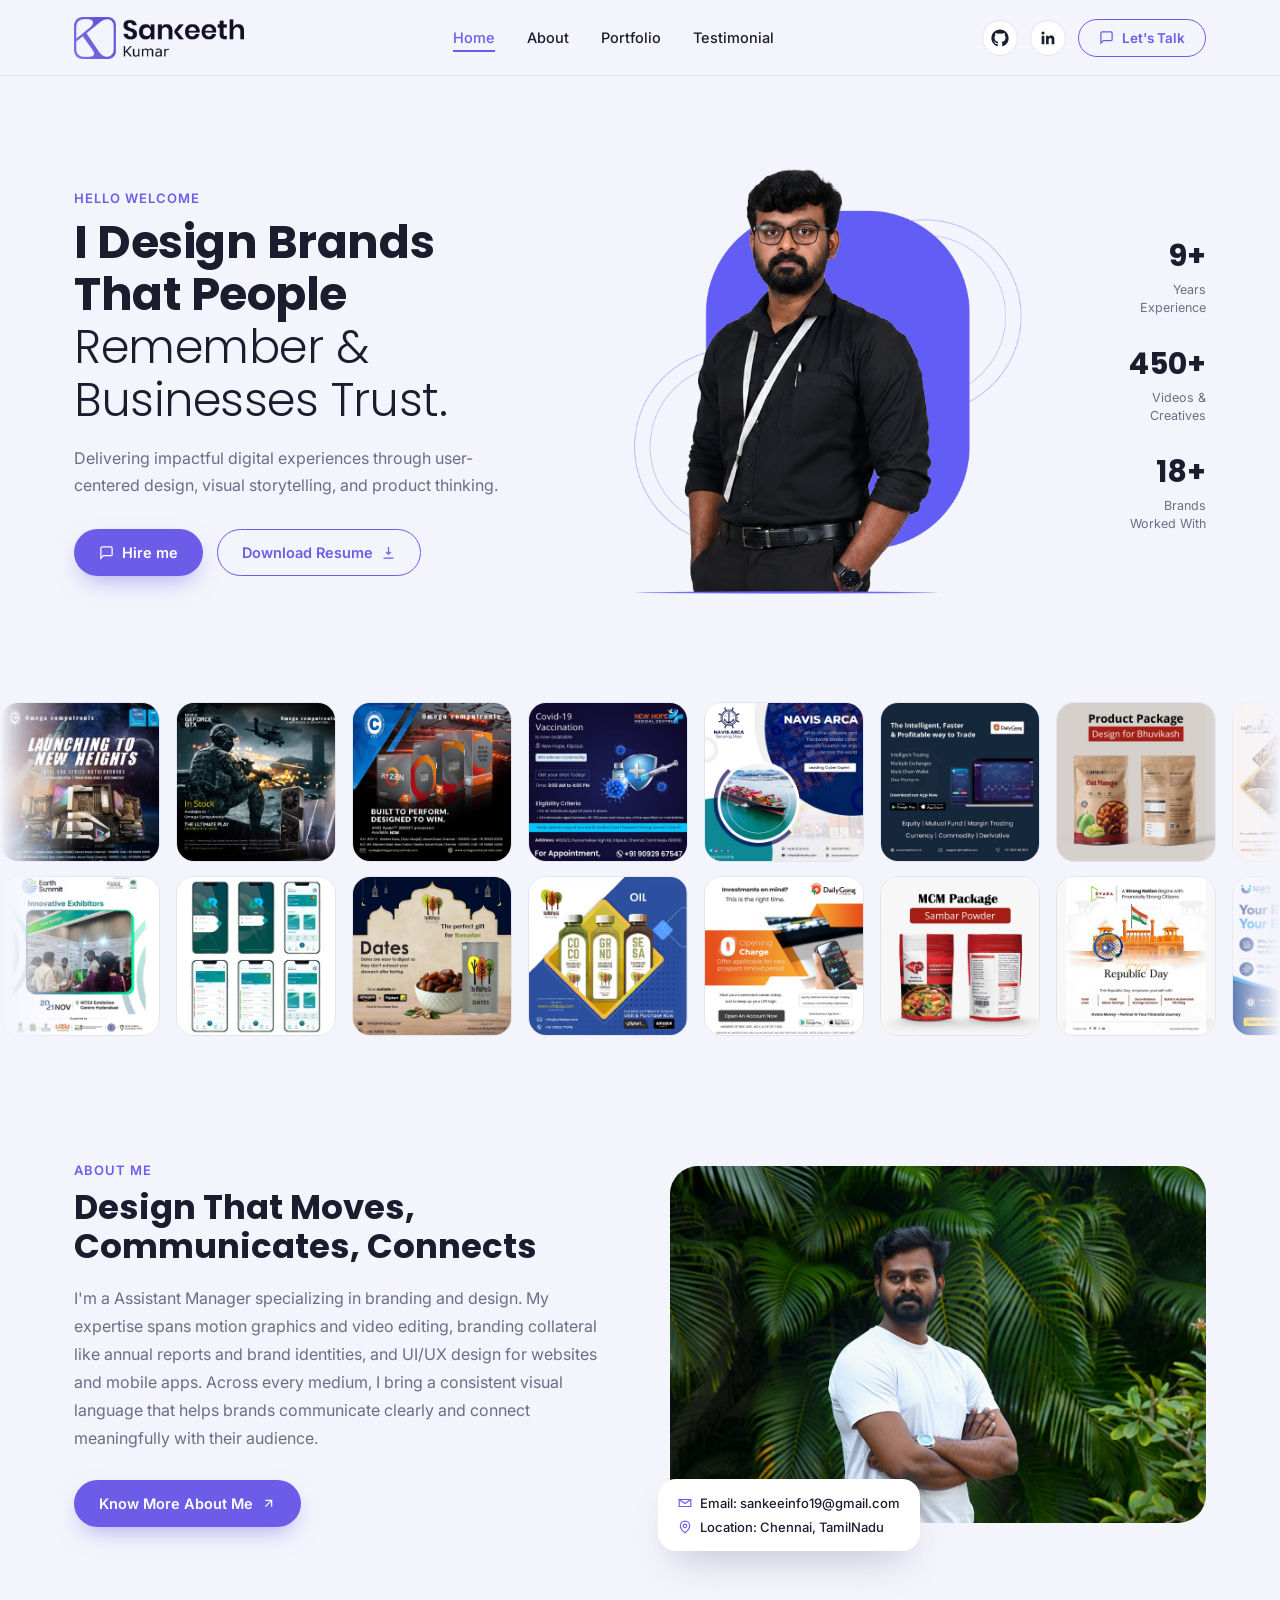
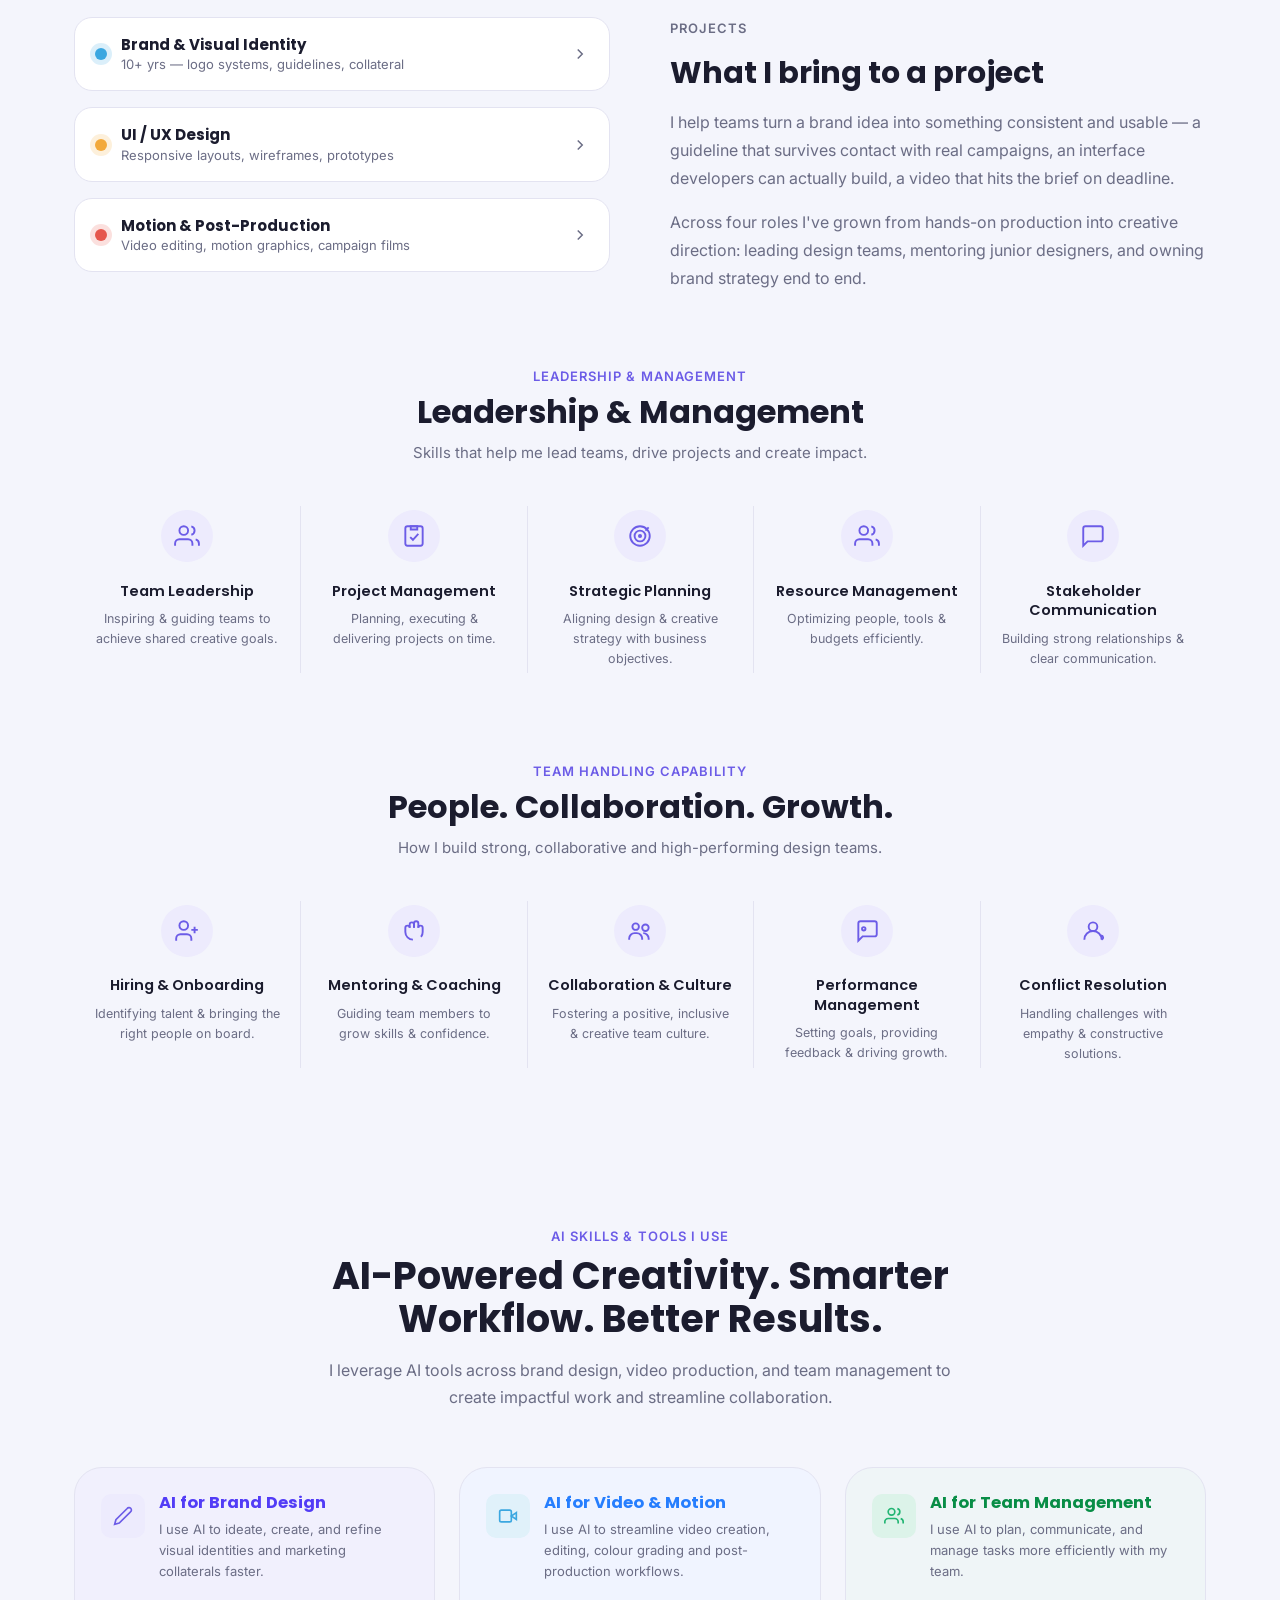
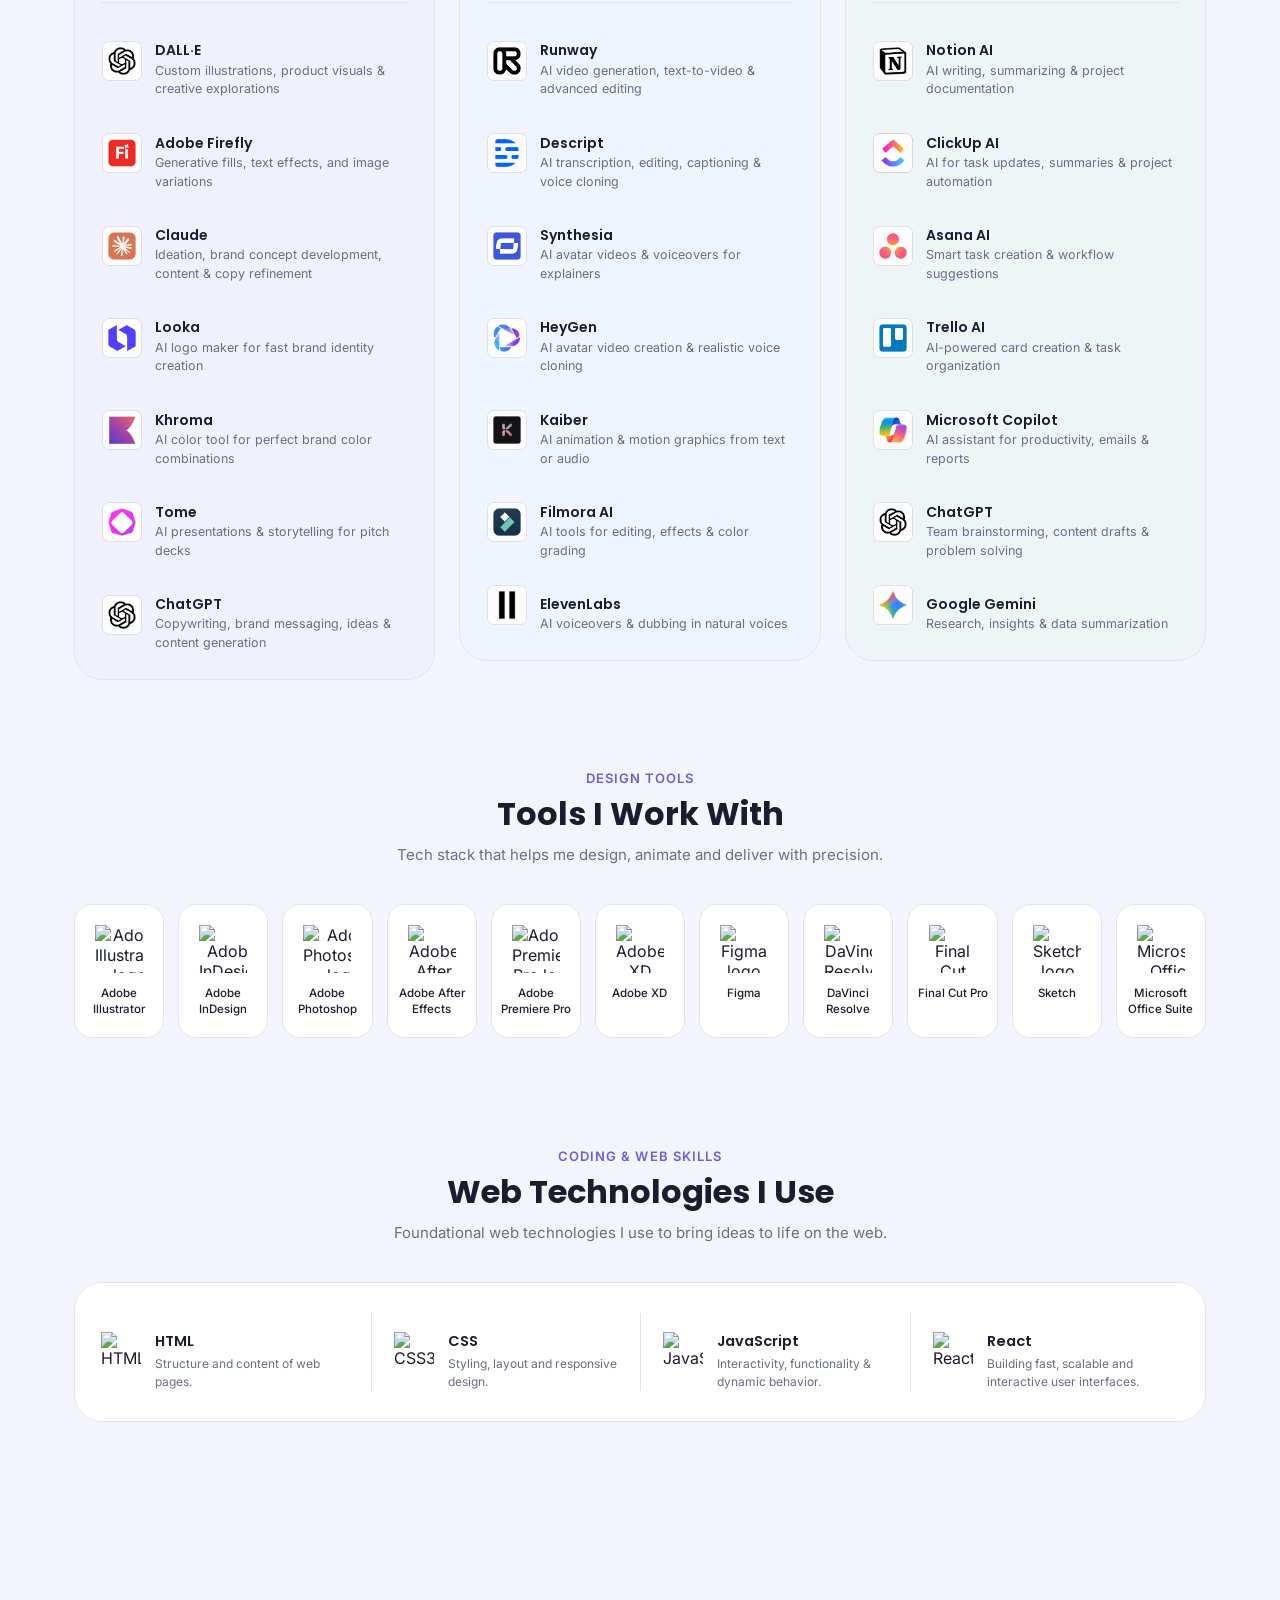
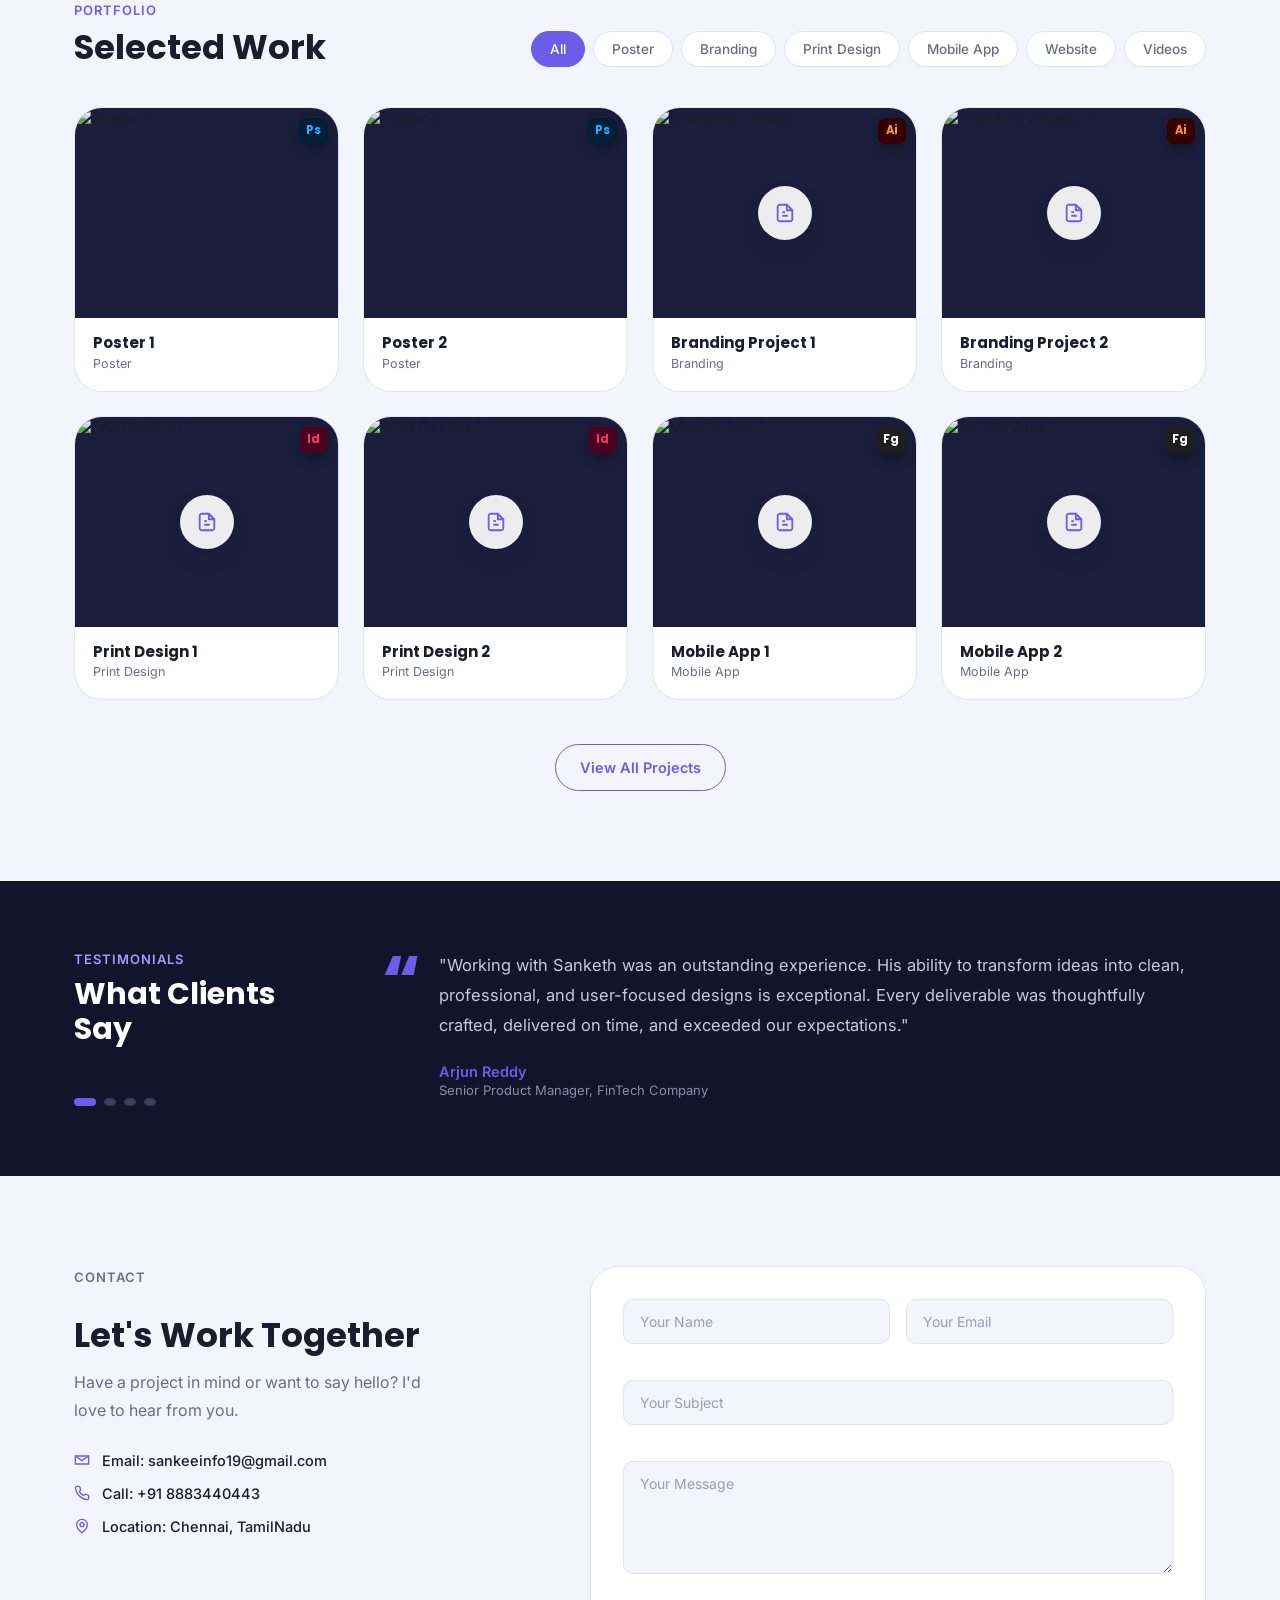
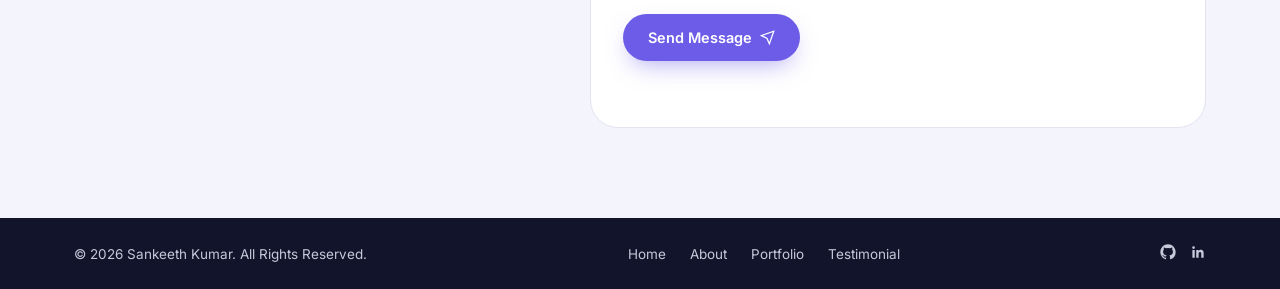
==== commit e6fce13b: "Update job title and modify AI Skills header Updated job title from Senior Visualiser to Assistant M" ====
--- a/index.html
+++ b/index.html
@@ -111,7 +111,7 @@
       <div class="about-copy">
         <p class="eyebrow">About Me</p>
         <h2>Design That Moves,<br>Communicates, Connects</h2>
-        <p class="about-desc">I'm a Senior Visualiser specializing in branding and design. My expertise spans motion graphics and video editing, branding collateral like annual reports and brand identities, and UI/UX design for websites and mobile apps. Across every medium, I bring a consistent visual language that helps brands communicate clearly and connect meaningfully with their audience.</p>
+        <p class="about-desc">I'm a Assistant Manager specializing in branding and design. My expertise spans motion graphics and video editing, branding collateral like annual reports and brand identities, and UI/UX design for websites and mobile apps. Across every medium, I bring a consistent visual language that helps brands communicate clearly and connect meaningfully with their audience.</p>
         <a href="about.html" class="btn btn-primary">
           Know More About Me
           <svg viewBox="0 0 24 24" width="15" height="15" fill="none" stroke="currentColor" stroke-width="2"><path d="M7 17 17 7M7 7h10v10"/></svg>
@@ -261,7 +261,7 @@
   <!-- ============ AI SKILLS & TOOLS ============ -->
   <section class="ai-skills" id="ai-skills">
     <div class="container ai-skills-head">
-      <p class="eyebrow">✨ AI Skills &amp; Tools I Use</p>
+      <p class="eyebrow">AI Skills &amp; Tools I Use</p>
       <h2>AI-Powered Creativity. Smarter Workflow. Better Results.</h2>
       <p class="ai-skills-desc">I leverage AI tools across brand design, video production, and team management to create impactful work and streamline collaboration.</p>
     </div>
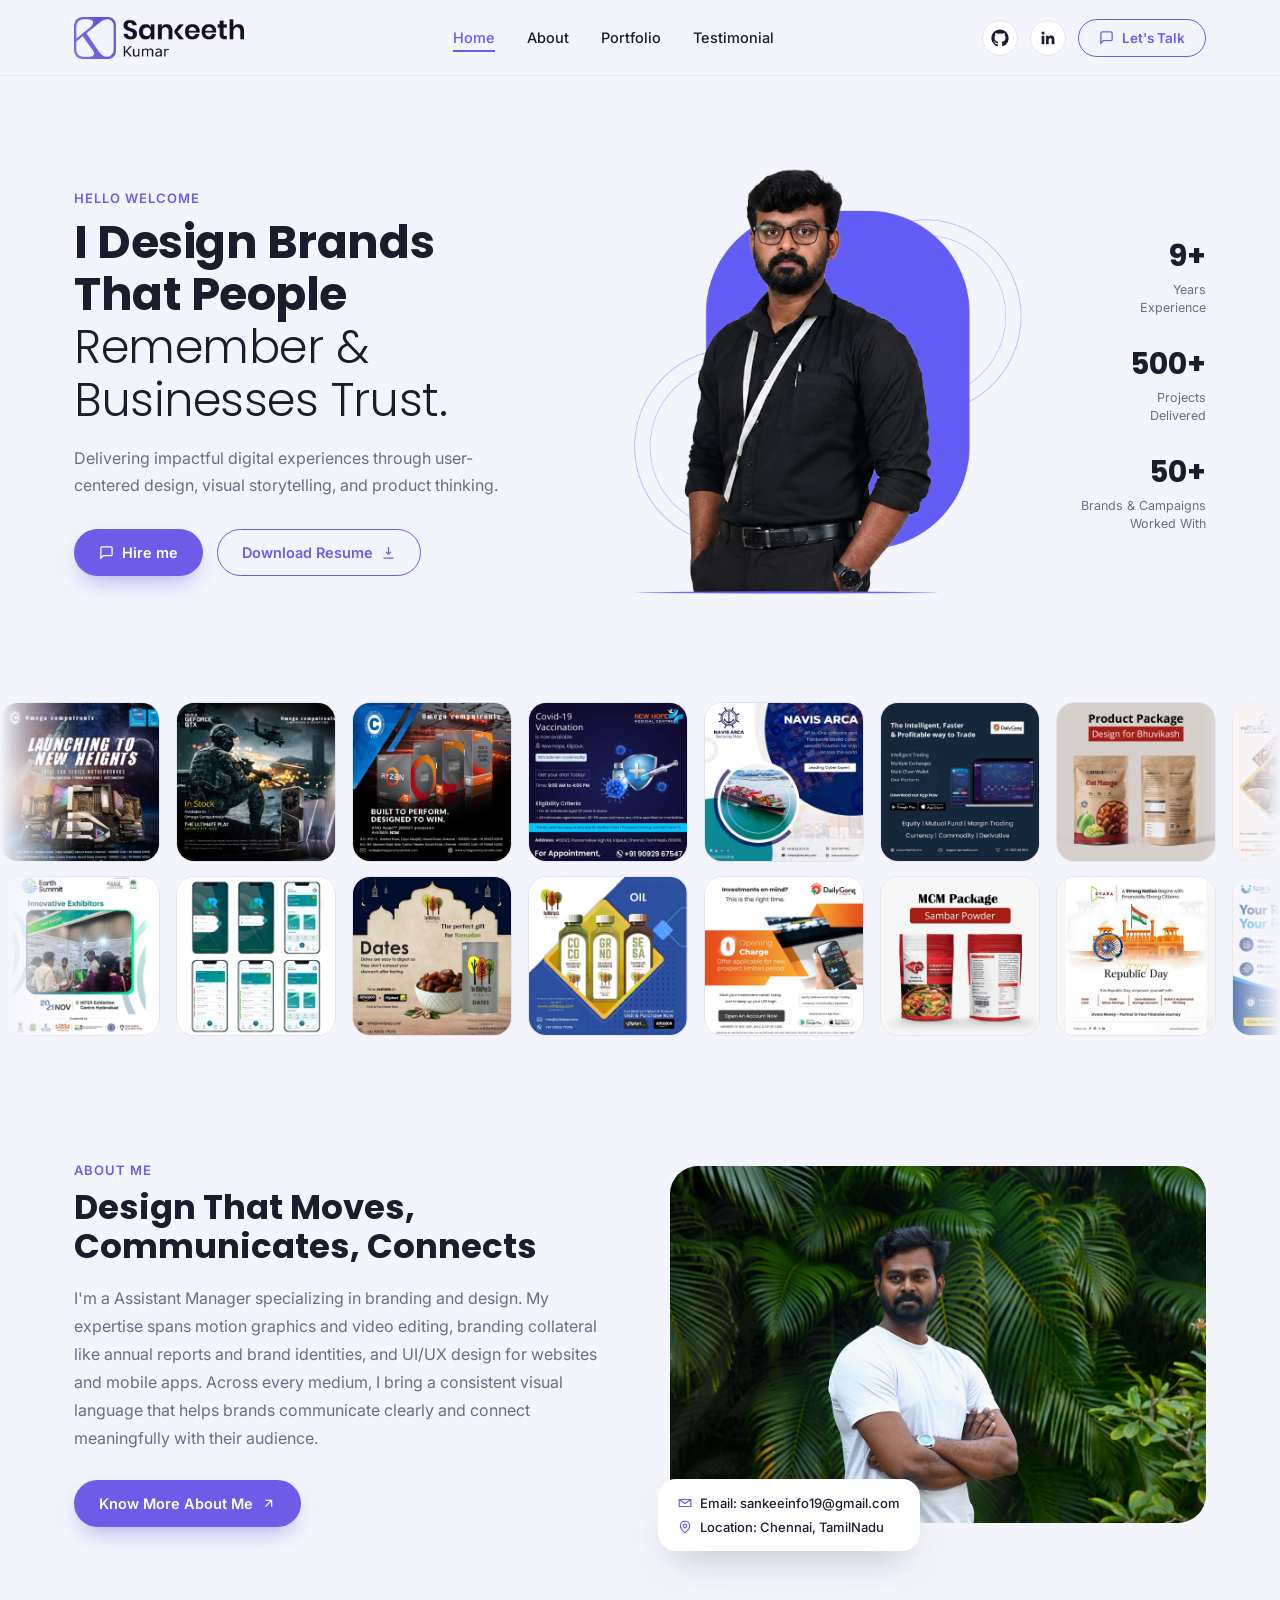
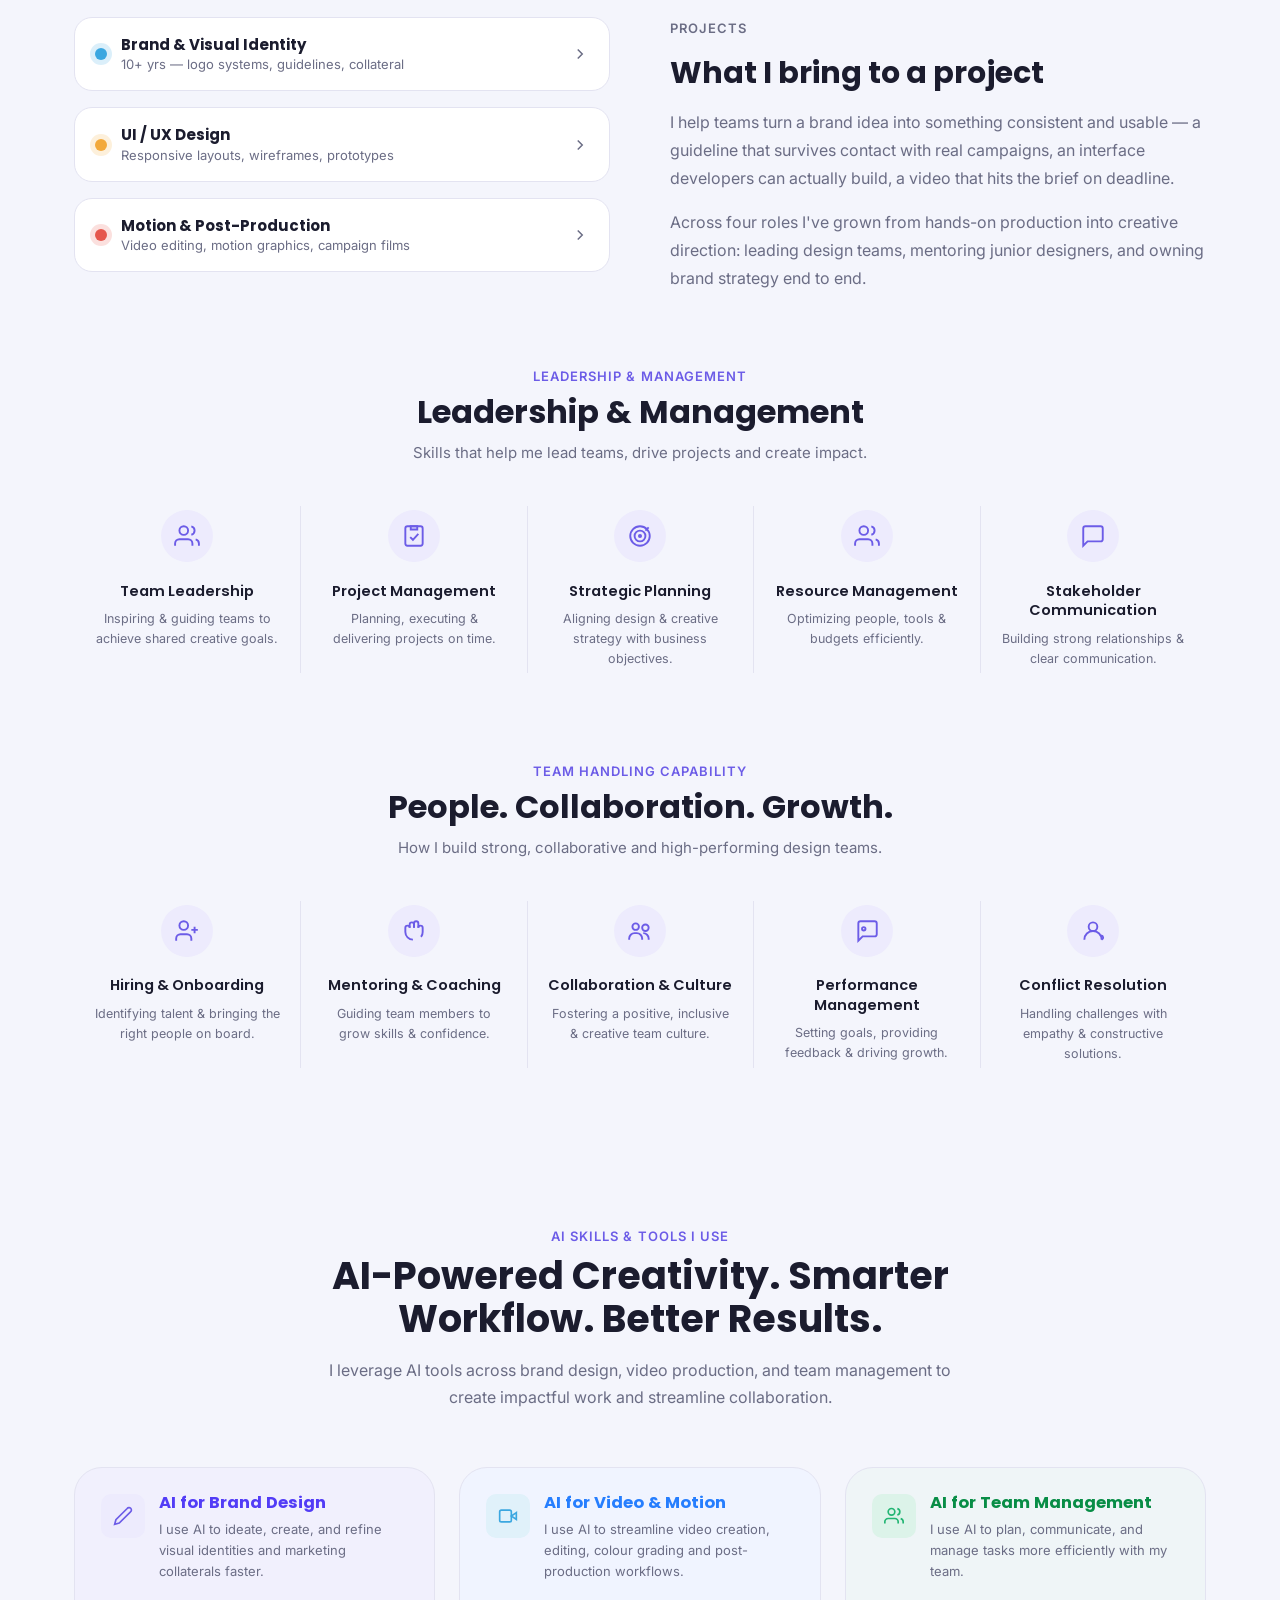
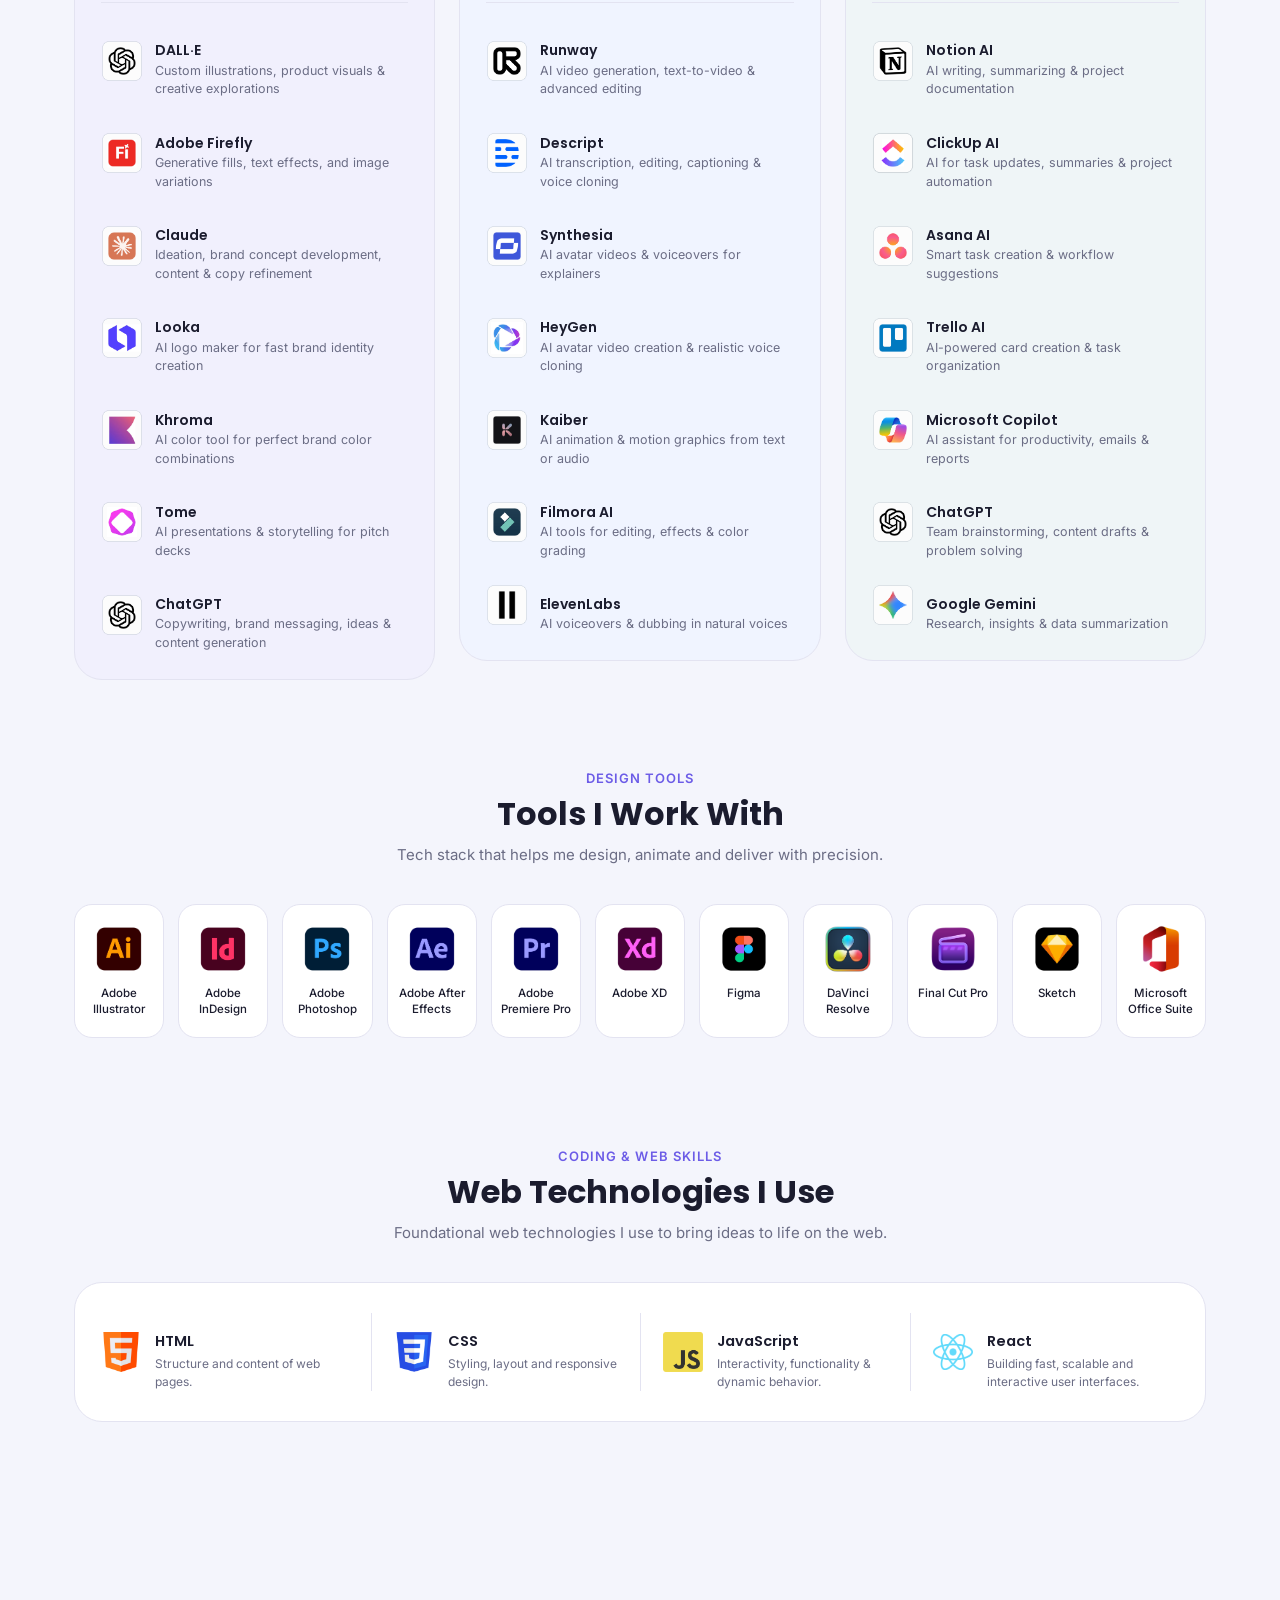
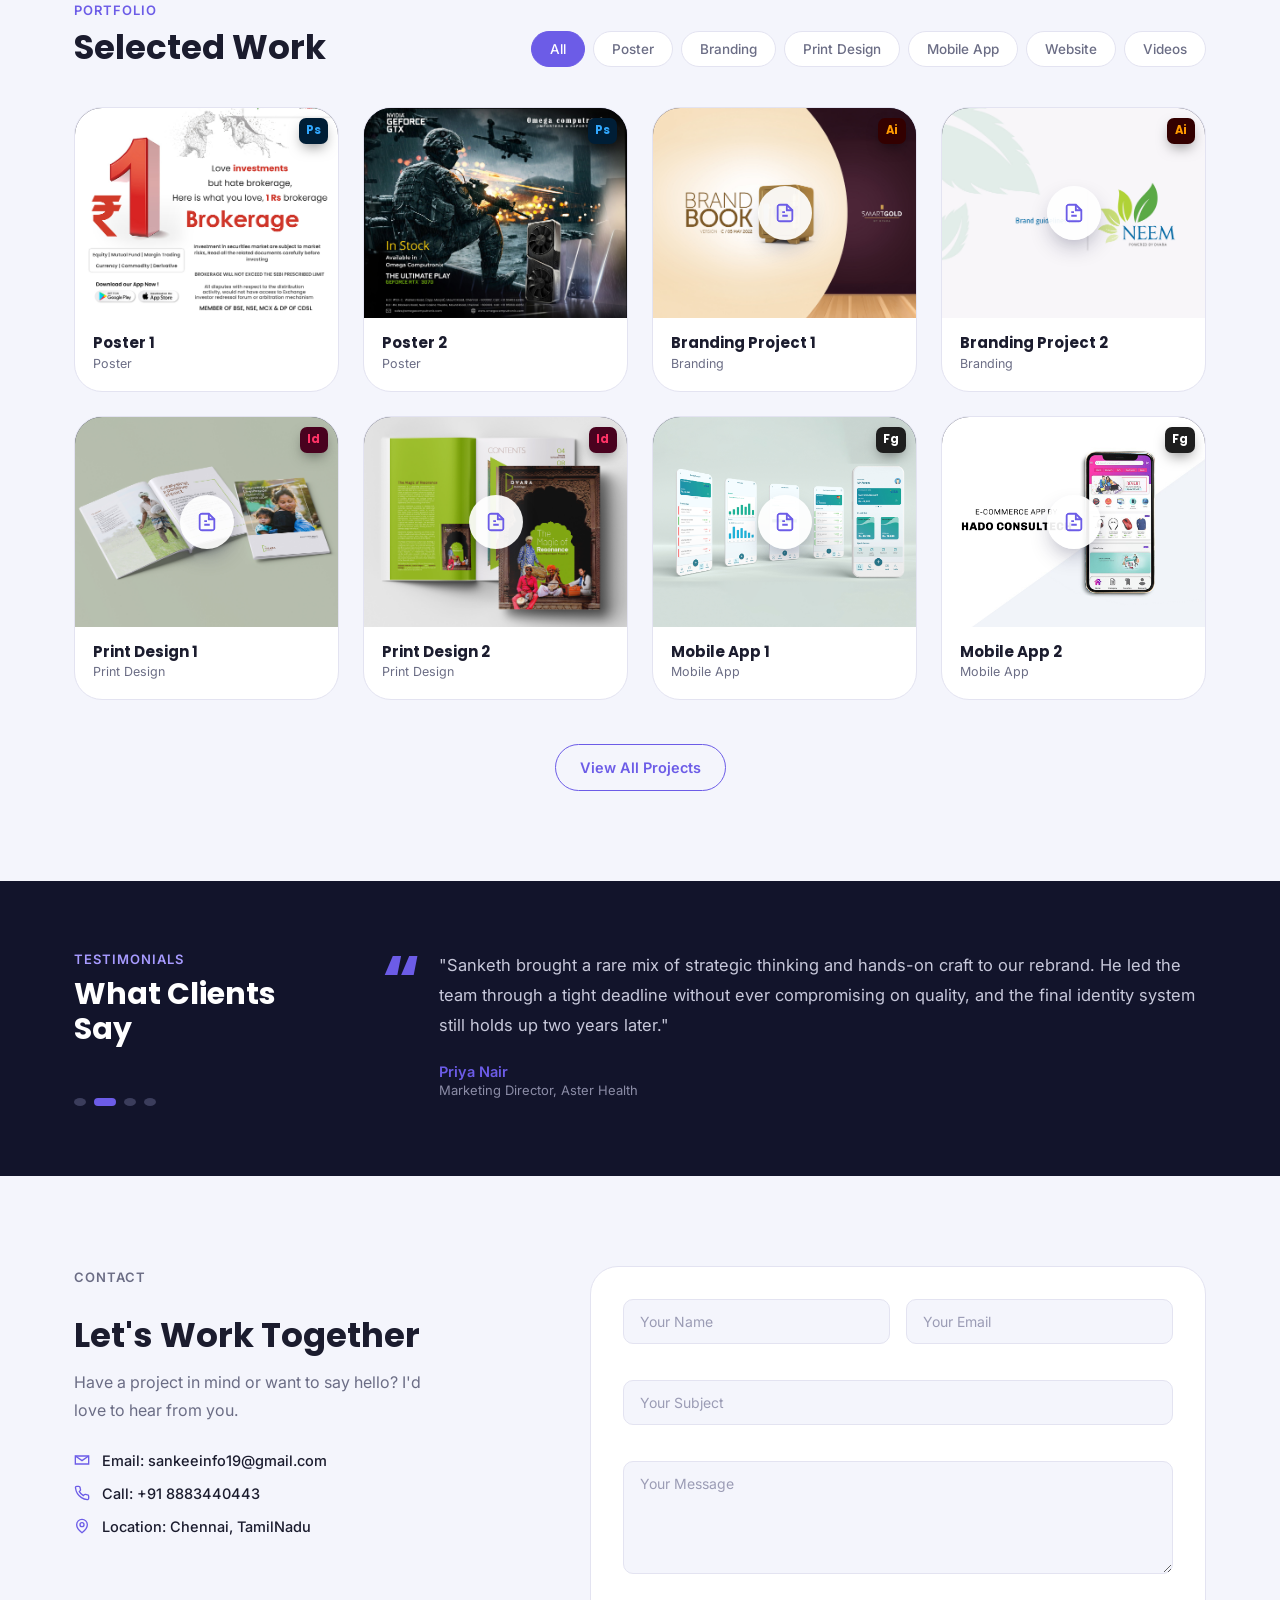
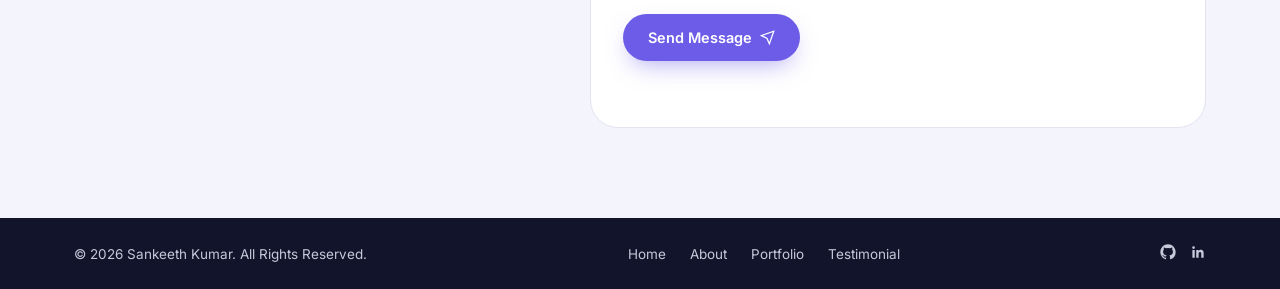
==== commit 8d546a85: "Update statistics in index.html" ====
--- a/index.html
+++ b/index.html
@@ -84,12 +84,12 @@
           <span class="stat-label">Years<br>Experience</span>
         </div>       
         <div class="stat">
-          <span class="stat-number" data-target="450" data-suffix="+">0</span>
-          <span class="stat-label">Videos &amp;<br>Creatives</span>
+          <span class="stat-number" data-target="500" data-suffix="+">0</span>
+          <span class="stat-label">Projects<br>Delivered</span>
         </div>
         <div class="stat">
-          <span class="stat-number" data-target="18" data-suffix="+">0</span>
-          <span class="stat-label">Brands<br>Worked With</span>
+          <span class="stat-number" data-target="50" data-suffix="+">0</span>
+          <span class="stat-label">Brands &amp; Campaigns<br>Worked With</span>
         </div>
       </div>
     </div>
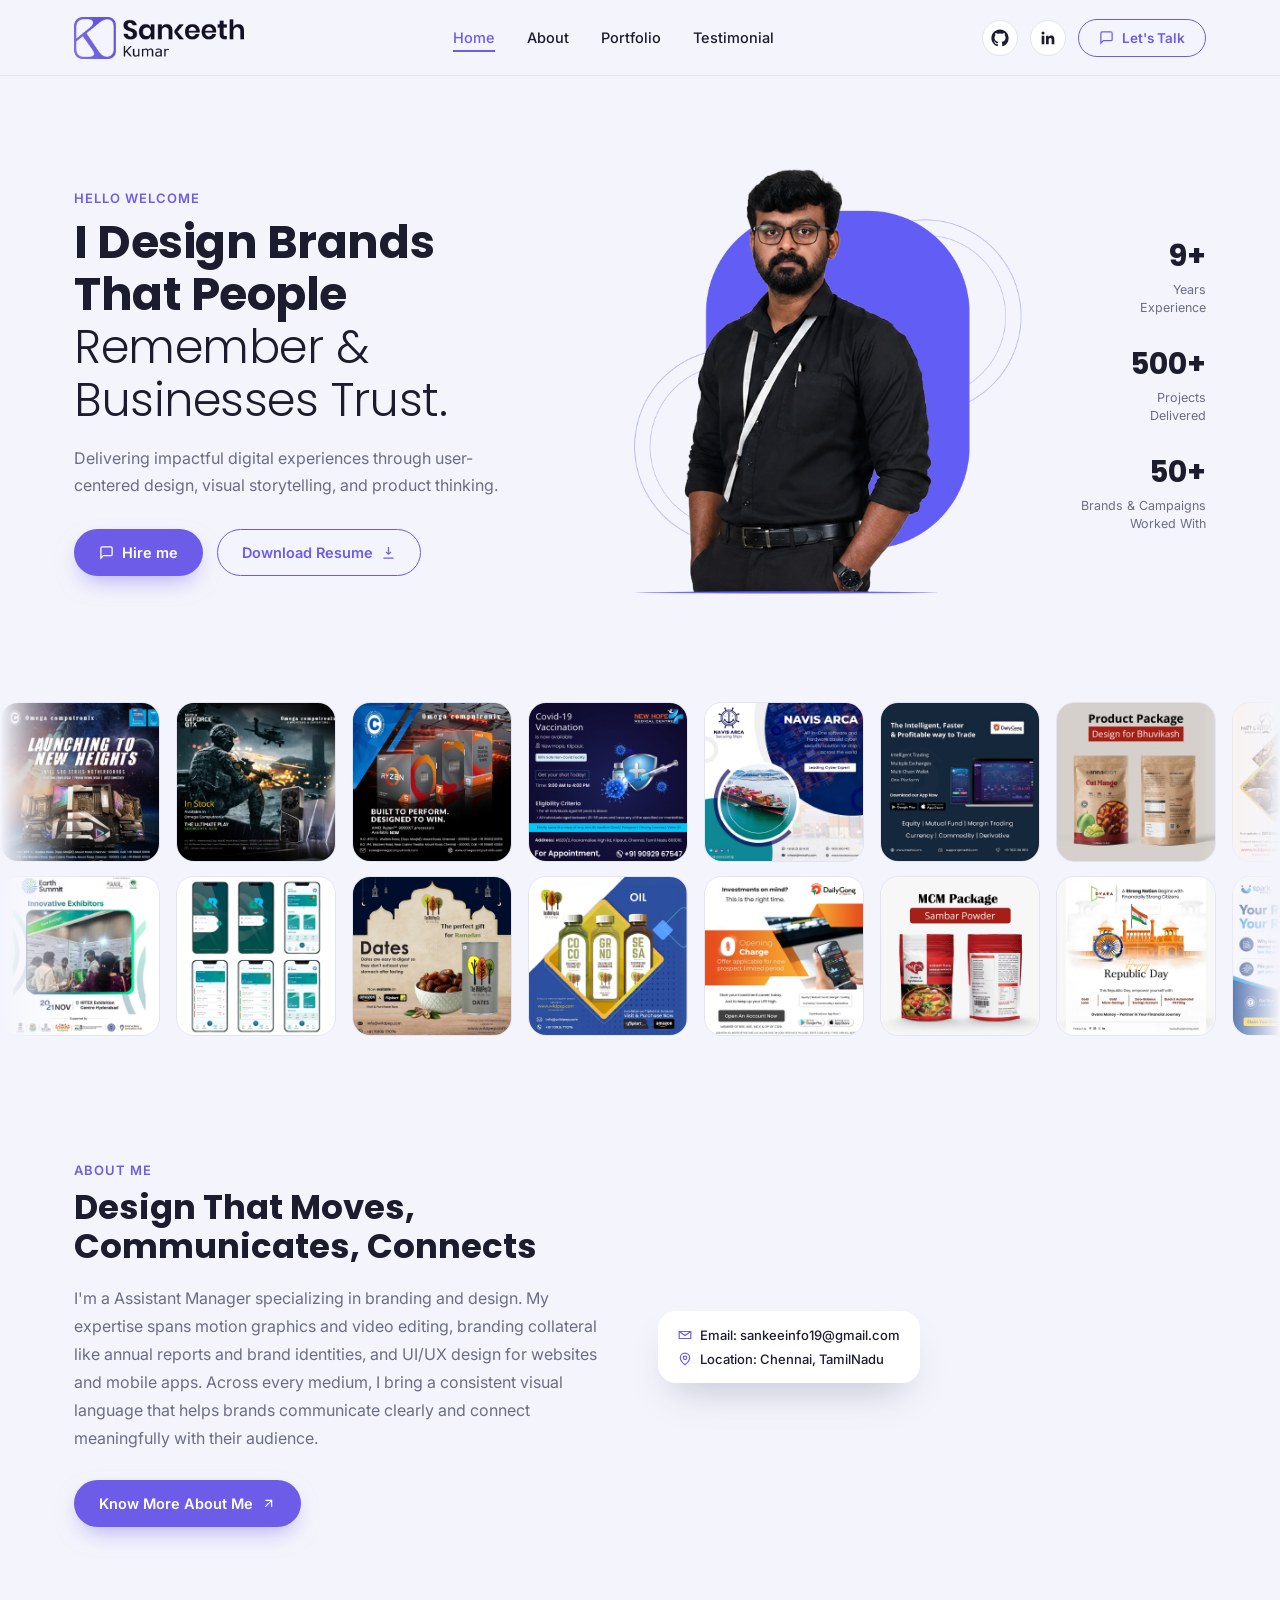
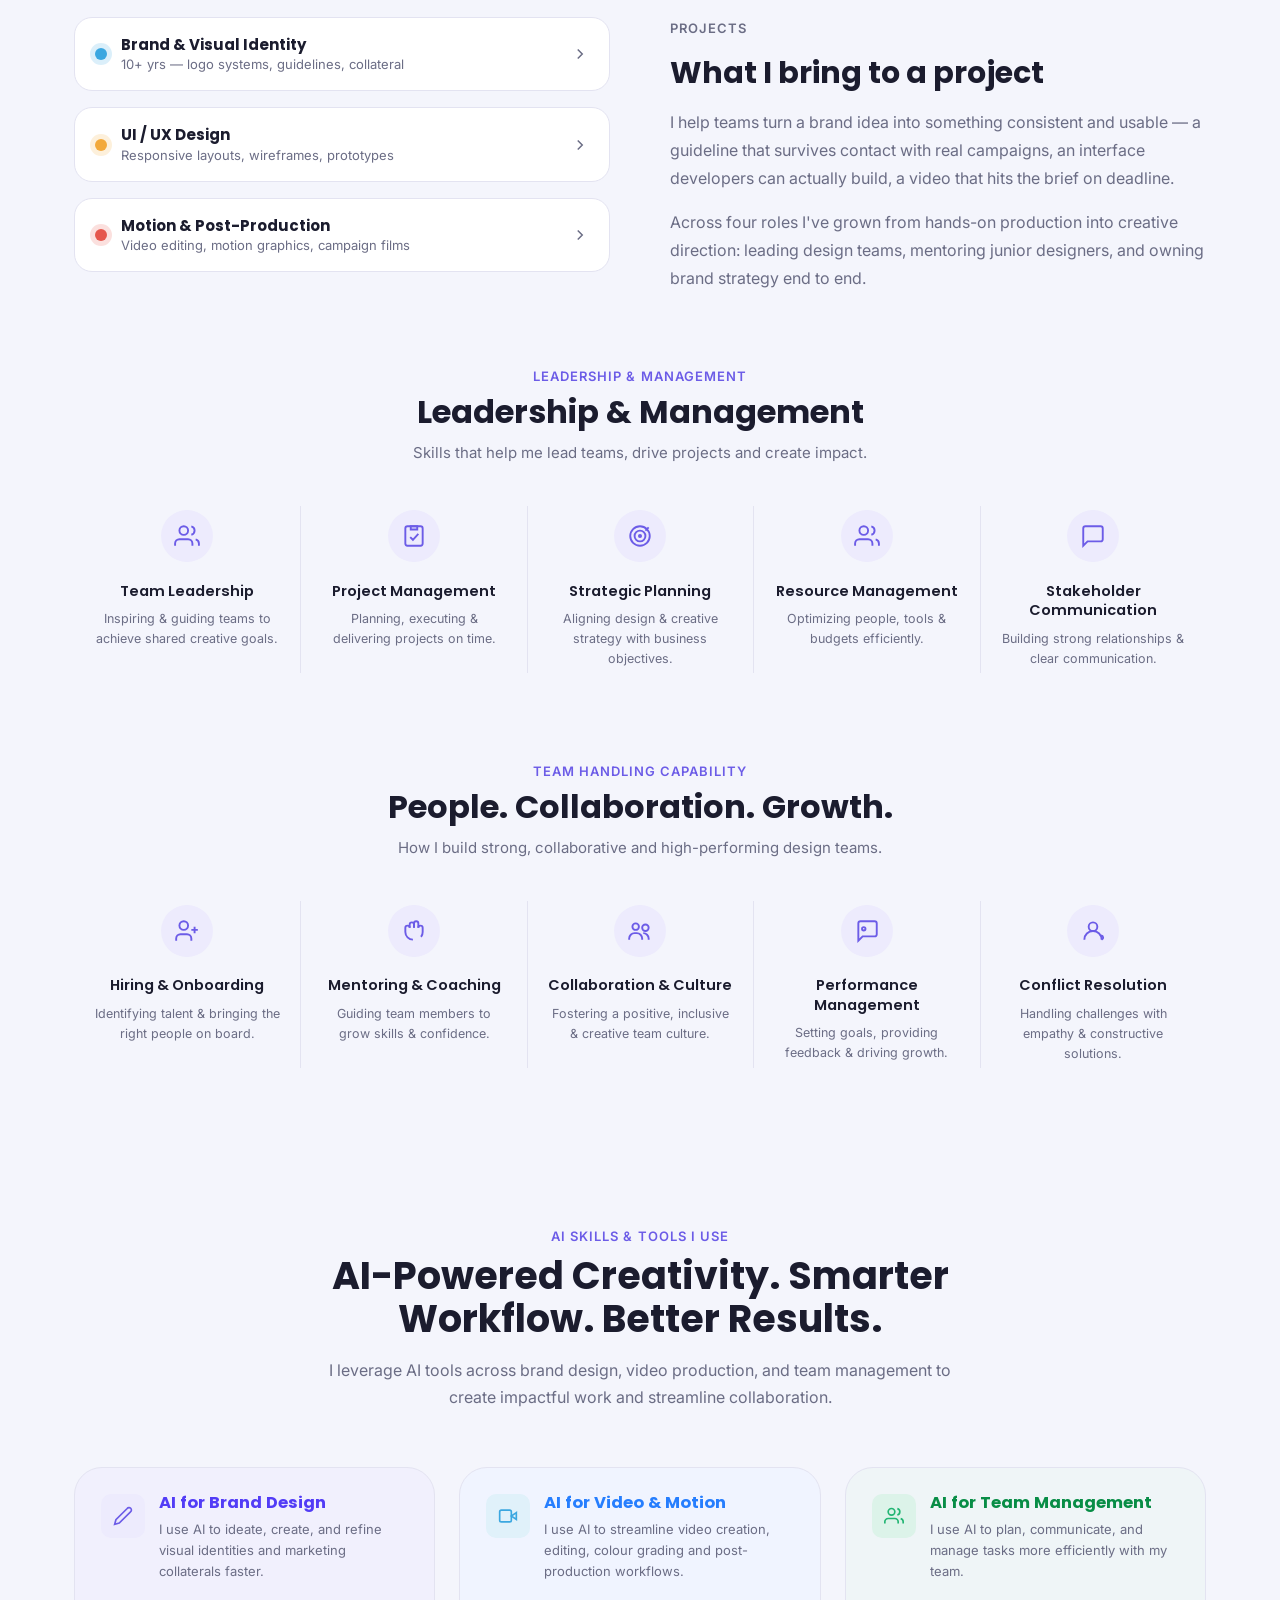
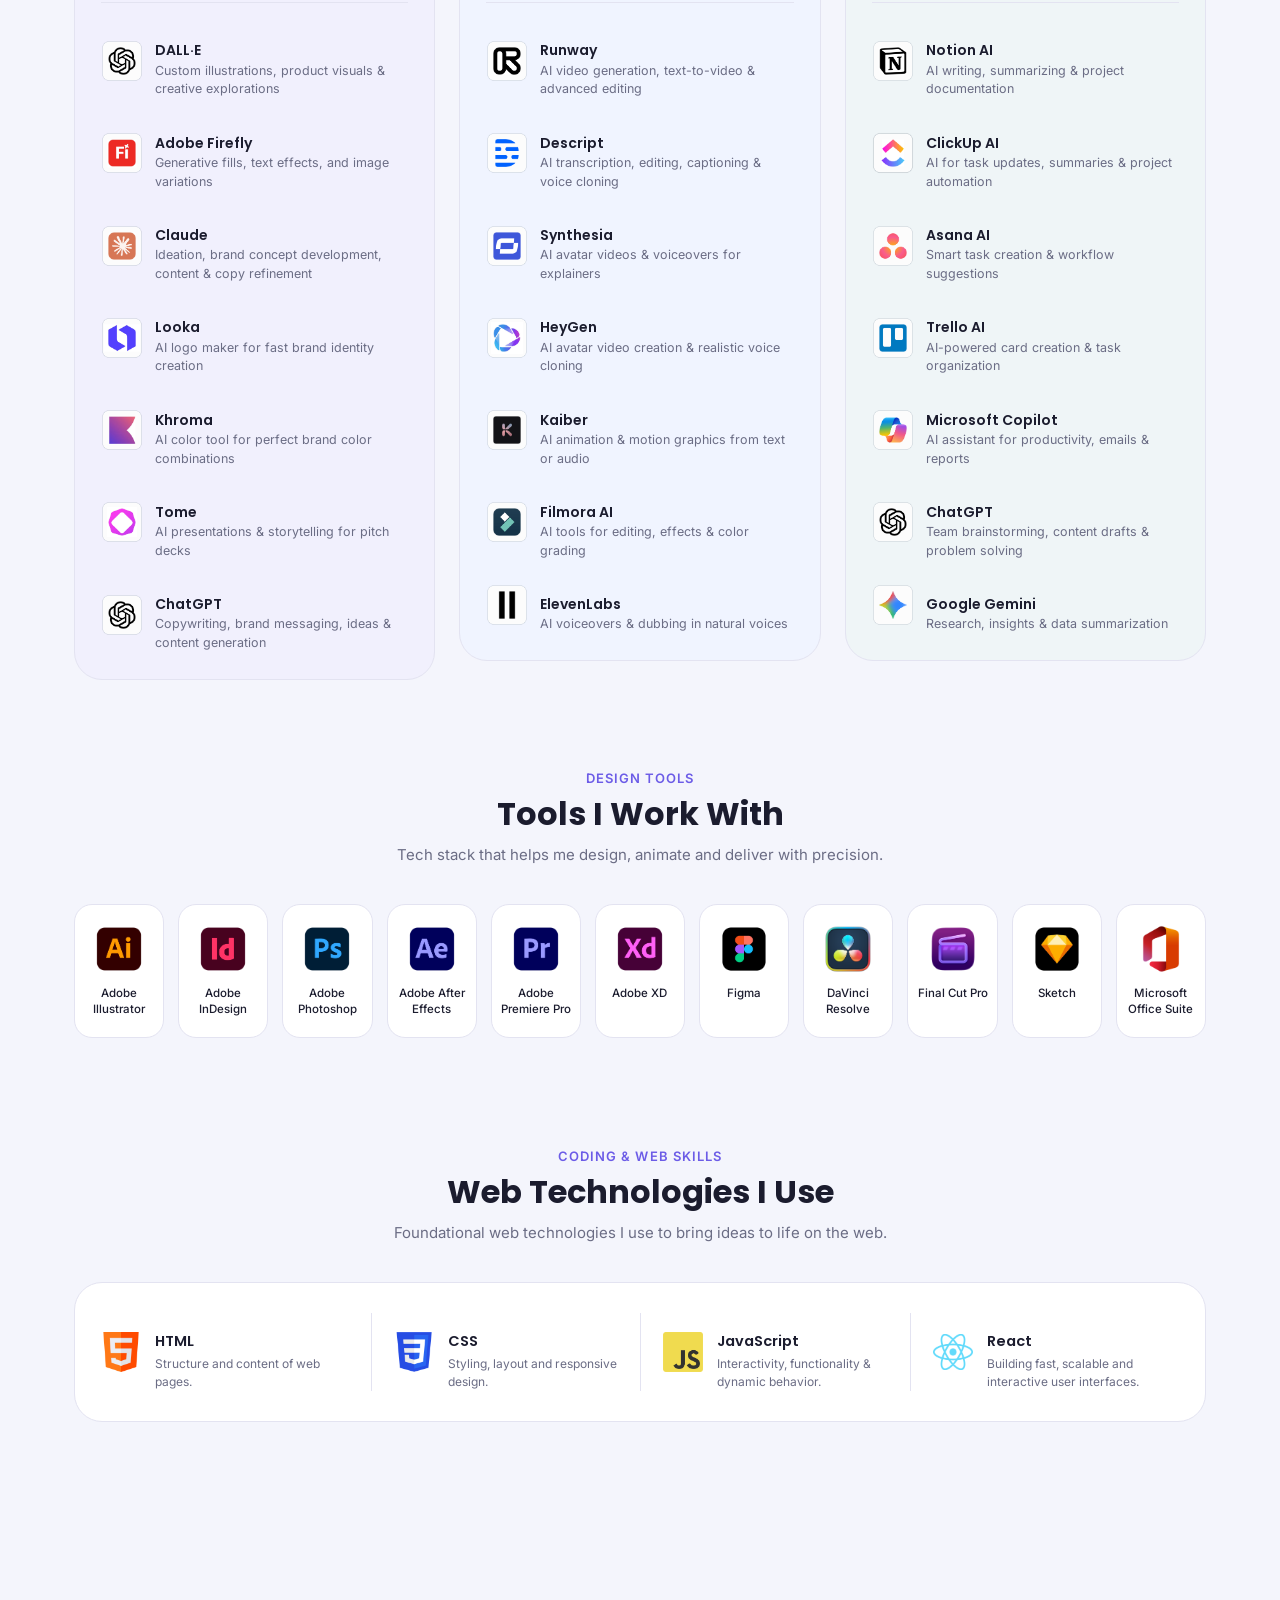
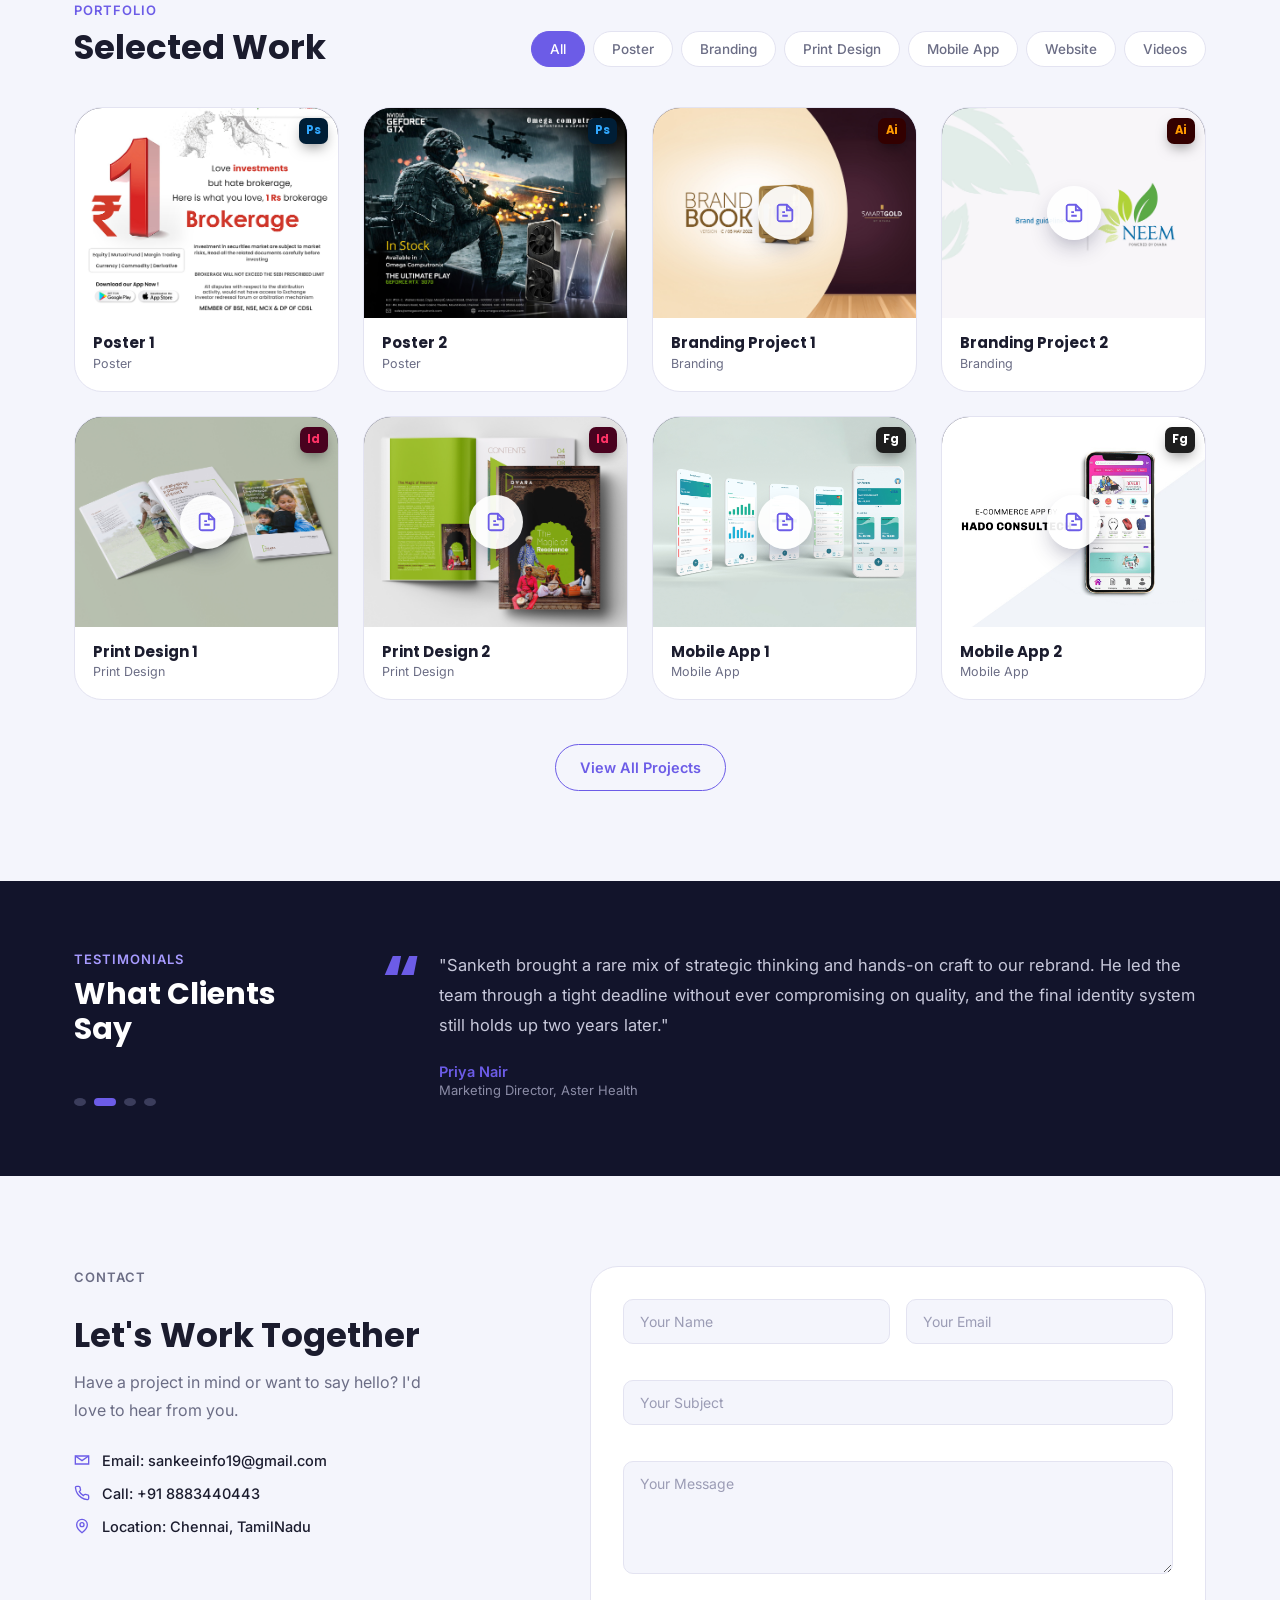
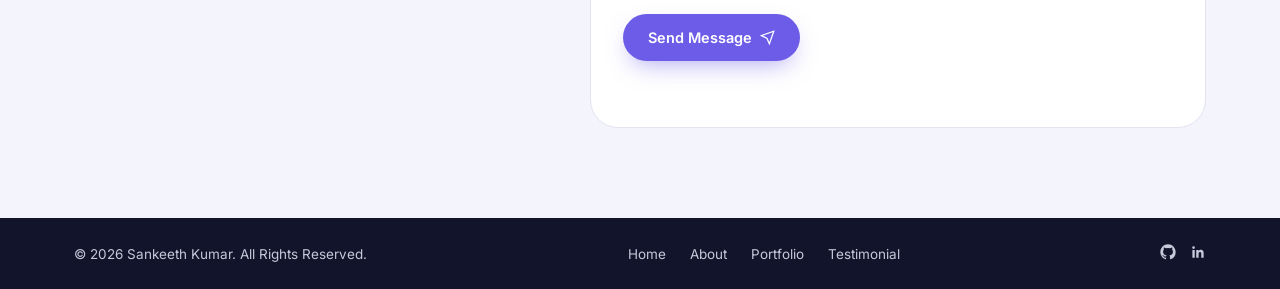
==== commit d9b508af: "Update index.html" ====
--- a/index.html
+++ b/index.html
@@ -119,7 +119,7 @@
       </div>
 
       <div class="about-figure">
-        <img src="images/Sk-1.jpg" alt="Sanketh working on set">
+        <img src="images/Sk-2.jpg" alt="Sanketh working on set">
         <div class="about-card">
           <p><svg viewBox="0 0 24 24" width="14" height="14" fill="none" stroke="currentColor" stroke-width="2"><path d="M4 4h16v16H4z" opacity="0"/><path d="M22 6 12 13 2 6"/><path d="M2 6h20v12H2z"/></svg> Email: sankeeinfo19@gmail.com</p>
           <p><svg viewBox="0 0 24 24" width="14" height="14" fill="none" stroke="currentColor" stroke-width="2"><path d="M20 10c0 6-8 12-8 12s-8-6-8-12a8 8 0 0 1 16 0Z"/><circle cx="12" cy="10" r="3"/></svg> Location: Chennai, TamilNadu</p>
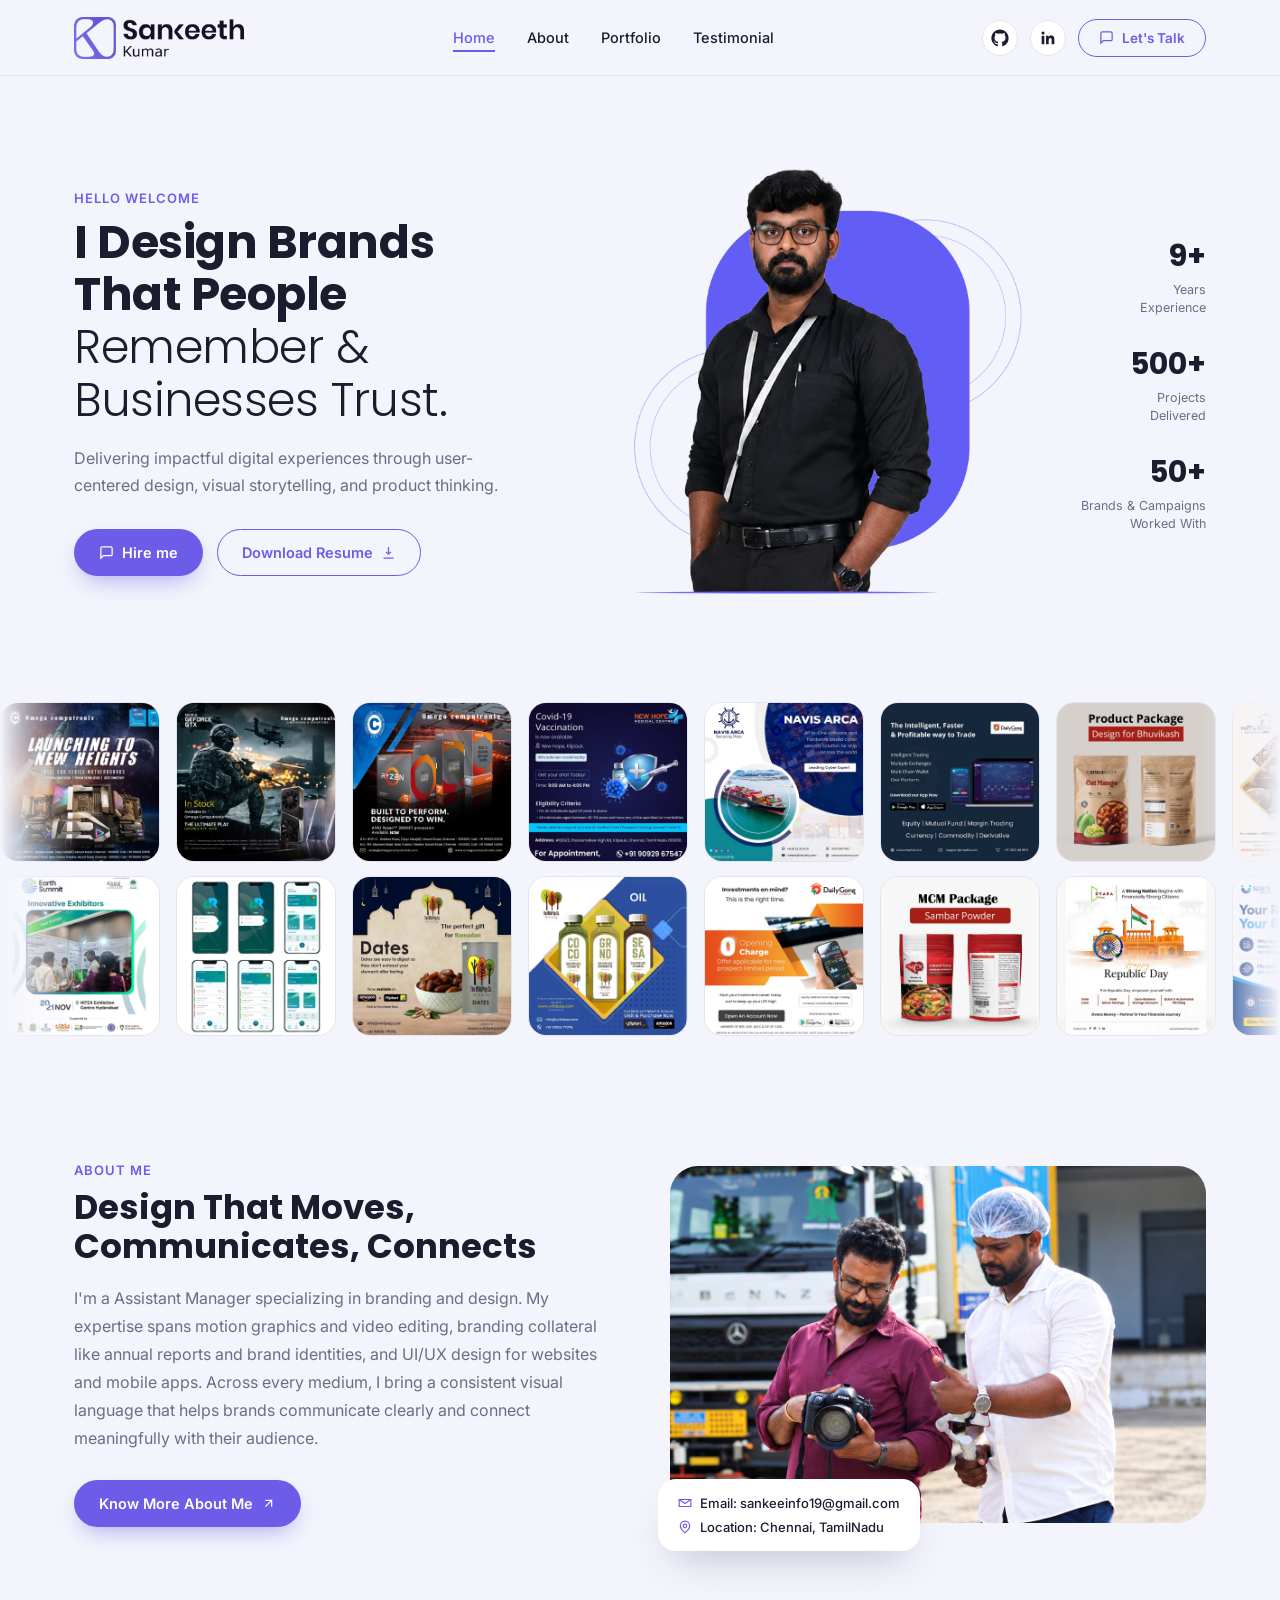
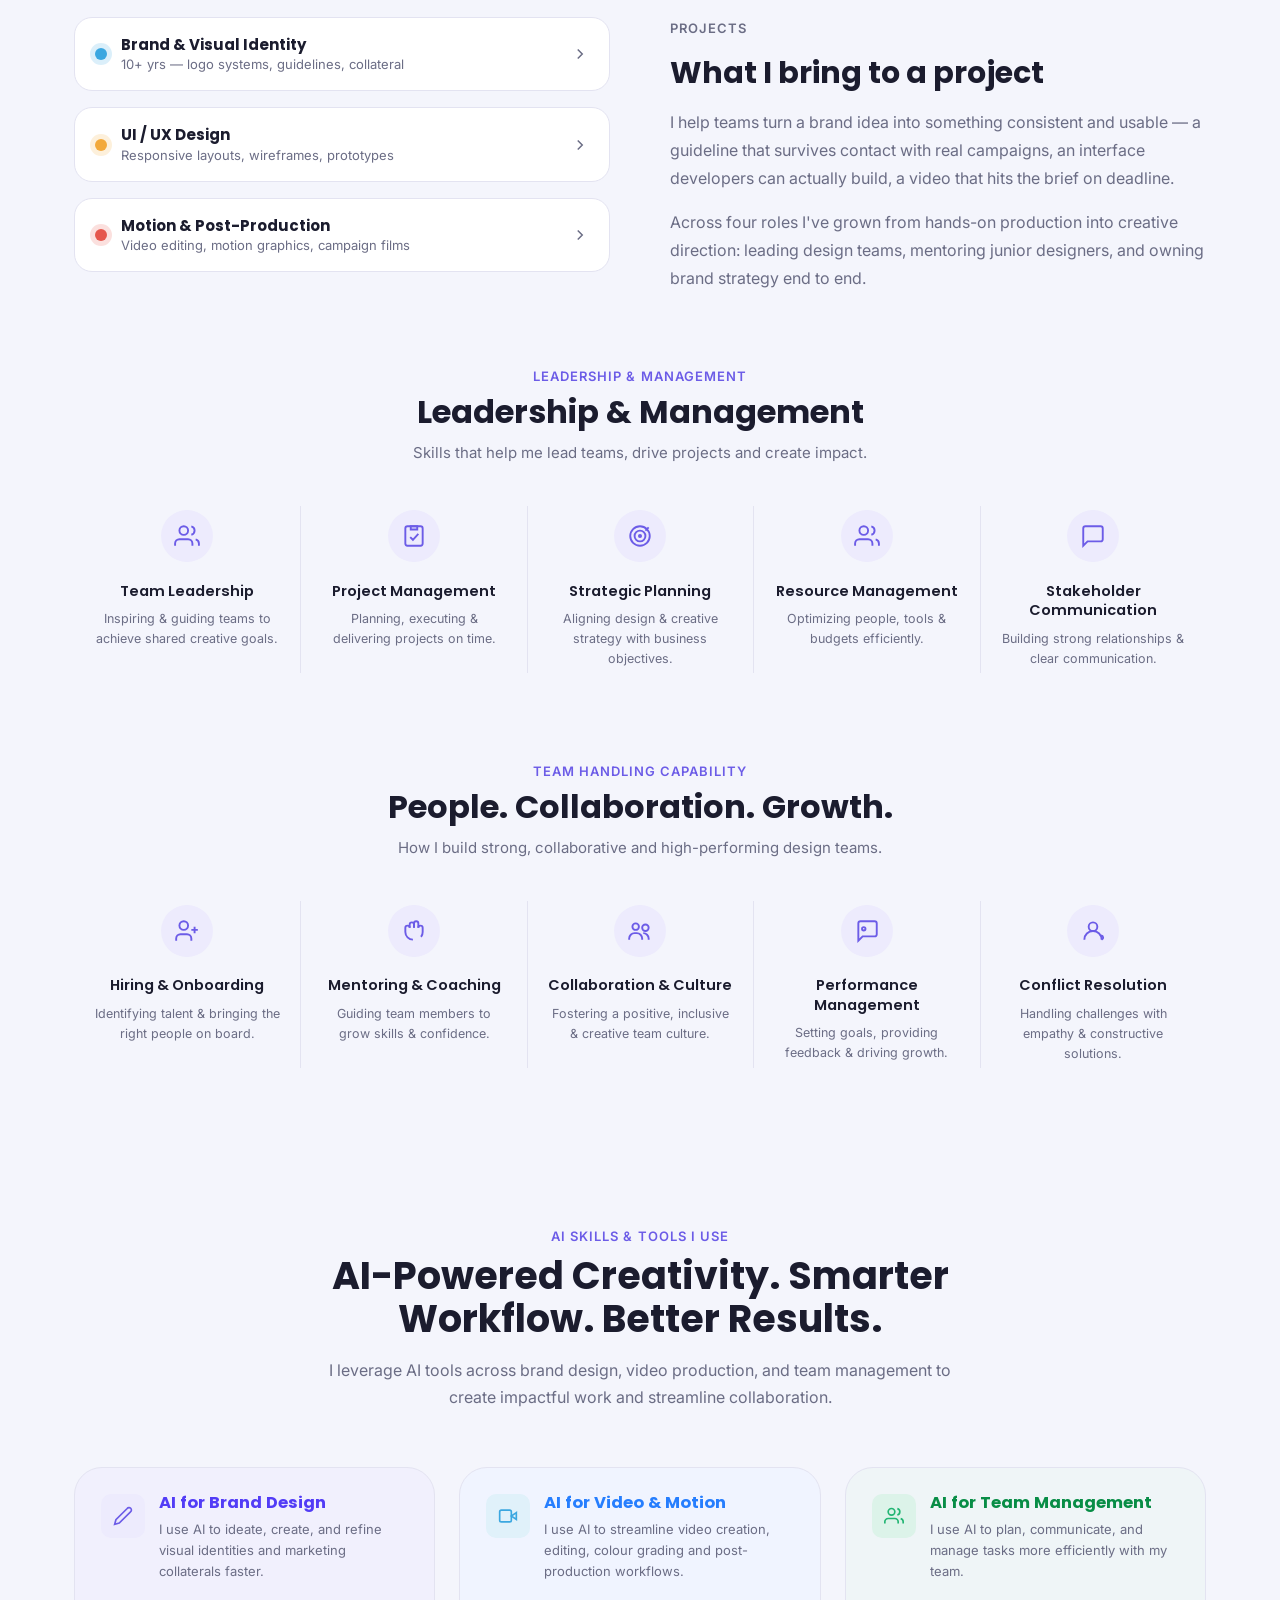
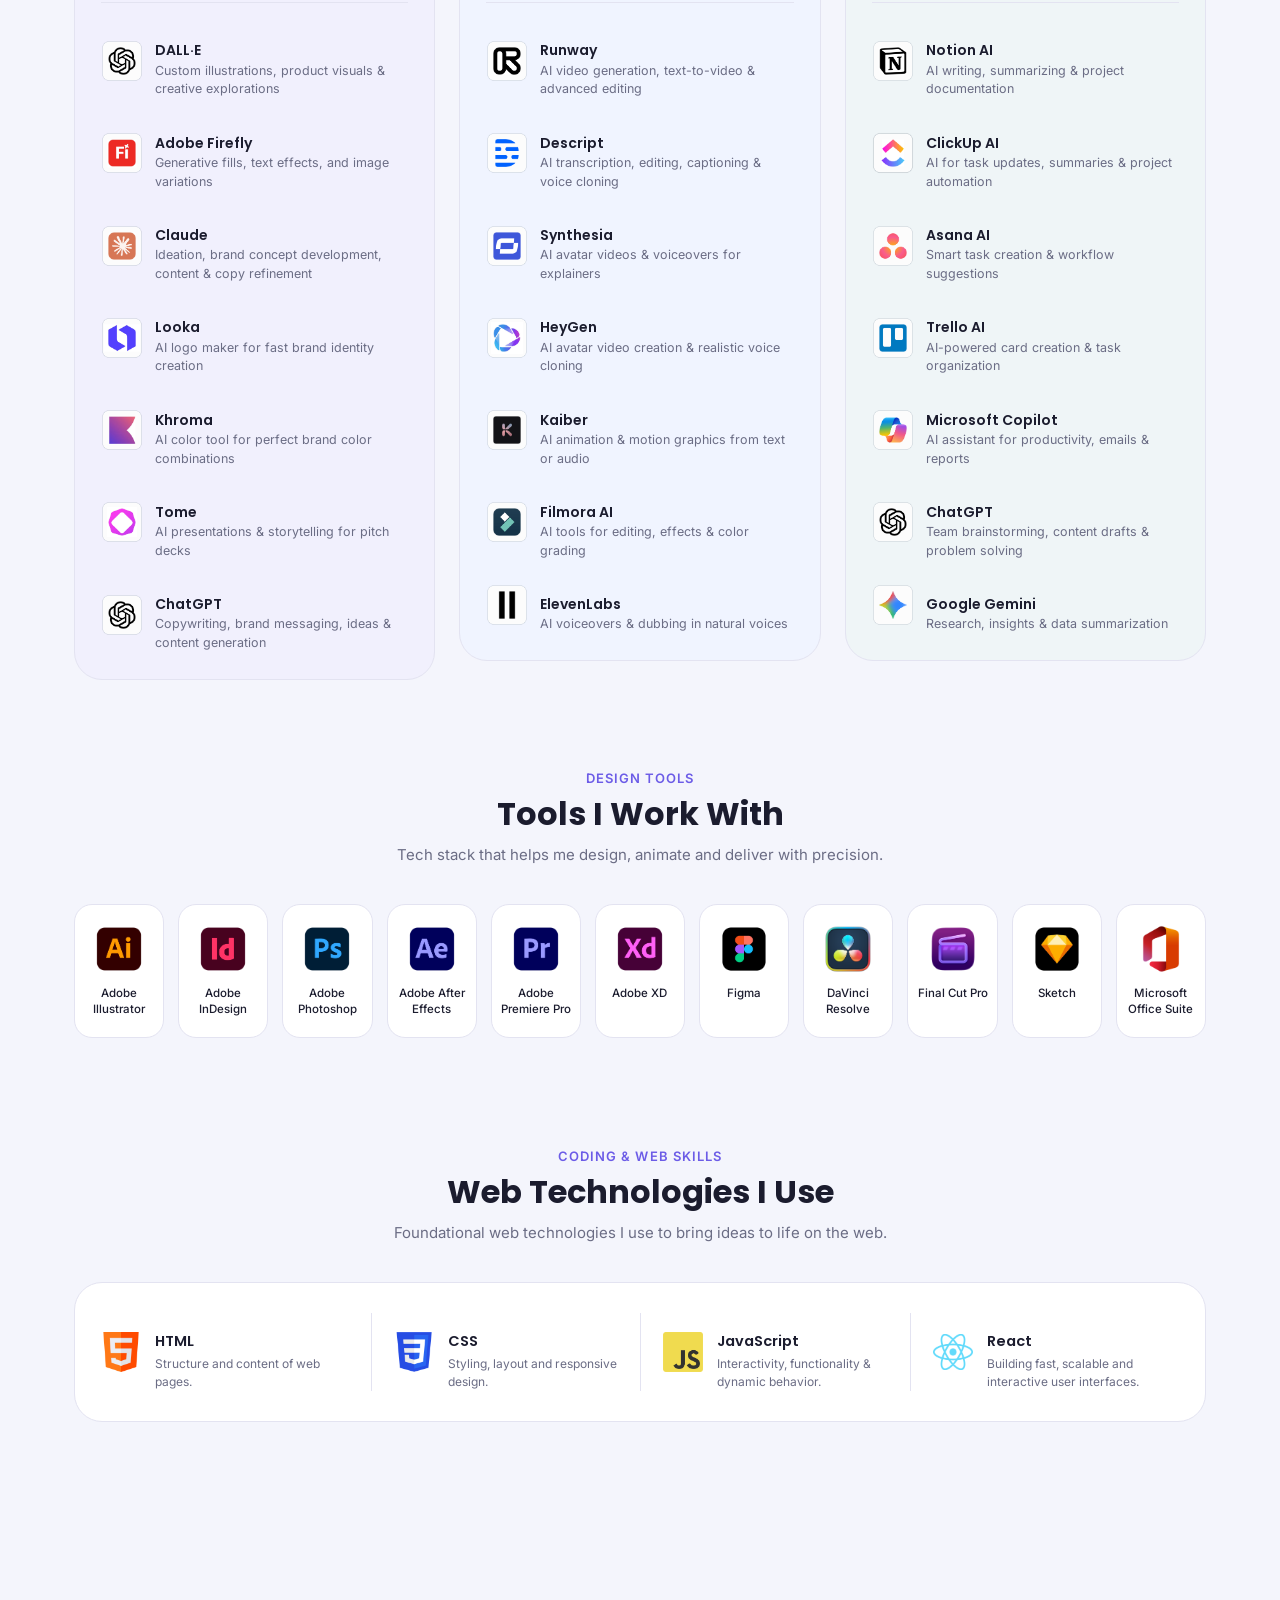
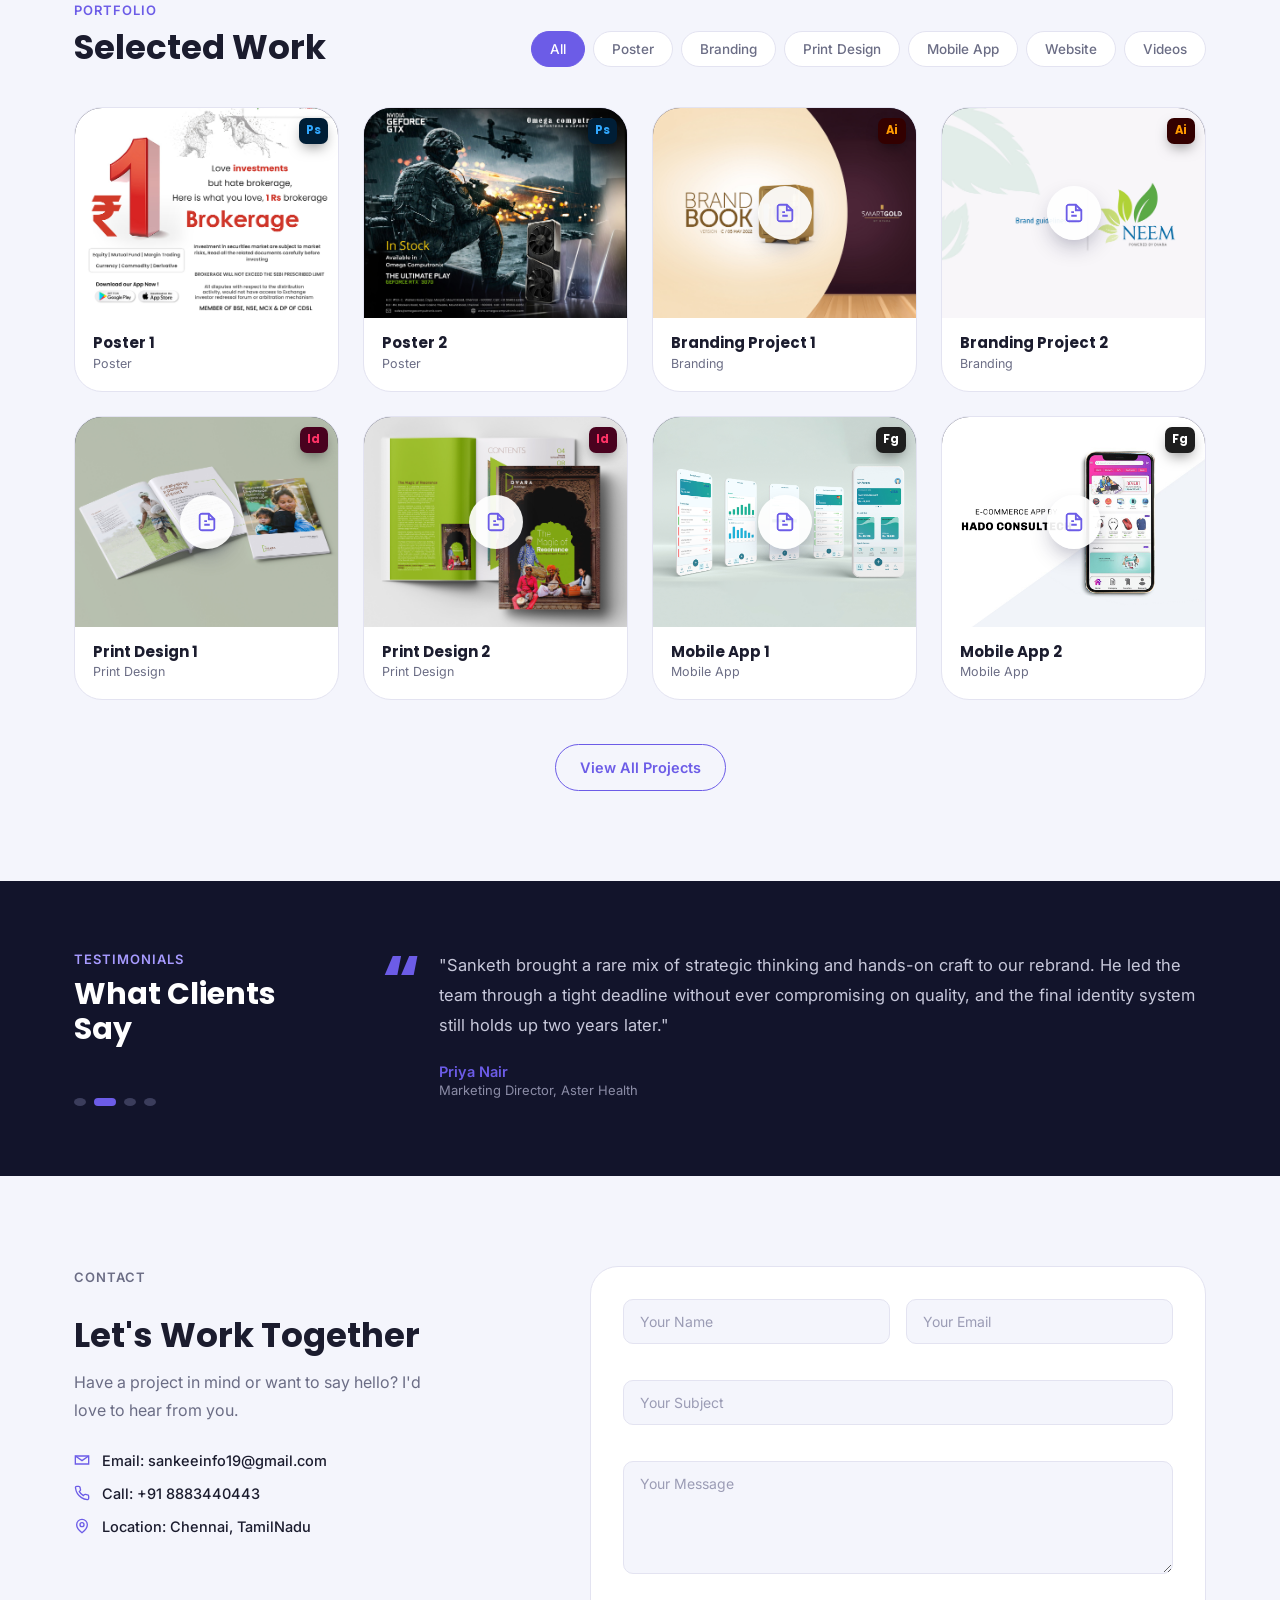
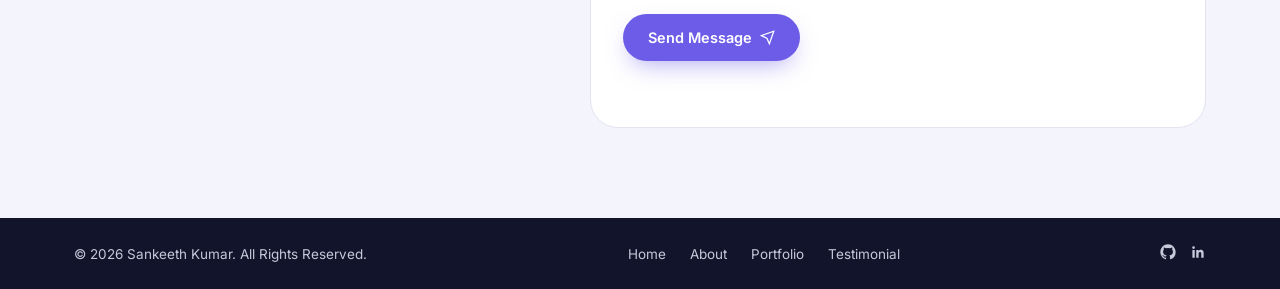
==== commit d1900a84: "Update resume link to new CV file" ====
--- a/index.html
+++ b/index.html
@@ -1,4 +1,4 @@
-<!DOCTYPE html>
+  <!DOCTYPE html>
 <html lang="en">
 <head>
 <meta charset="UTF-8">
@@ -67,7 +67,7 @@
             <svg viewBox="0 0 24 24" width="15" height="15" fill="none" stroke="currentColor" stroke-width="2"><path d="M21 15a2 2 0 0 1-2 2H7l-4 4V5a2 2 0 0 1 2-2h14a2 2 0 0 1 2 2z"/></svg>
             Hire me
           </a>
-          <a href="resume.pdf" class="btn btn-outline" download="Sanketh_Kumar_Resume.pdf">
+          <a href="Sankeeth_Kumar_CV.pdf" class="btn btn-outline" download="Sanketh_Kumar_Resume.pdf">
             Download Resume
             <svg viewBox="0 0 24 24" width="15" height="15" fill="none" stroke="currentColor" stroke-width="2"><path d="M12 3v12m0 0-4-4m4 4 4-4M4 21h16"/></svg>
           </a>
